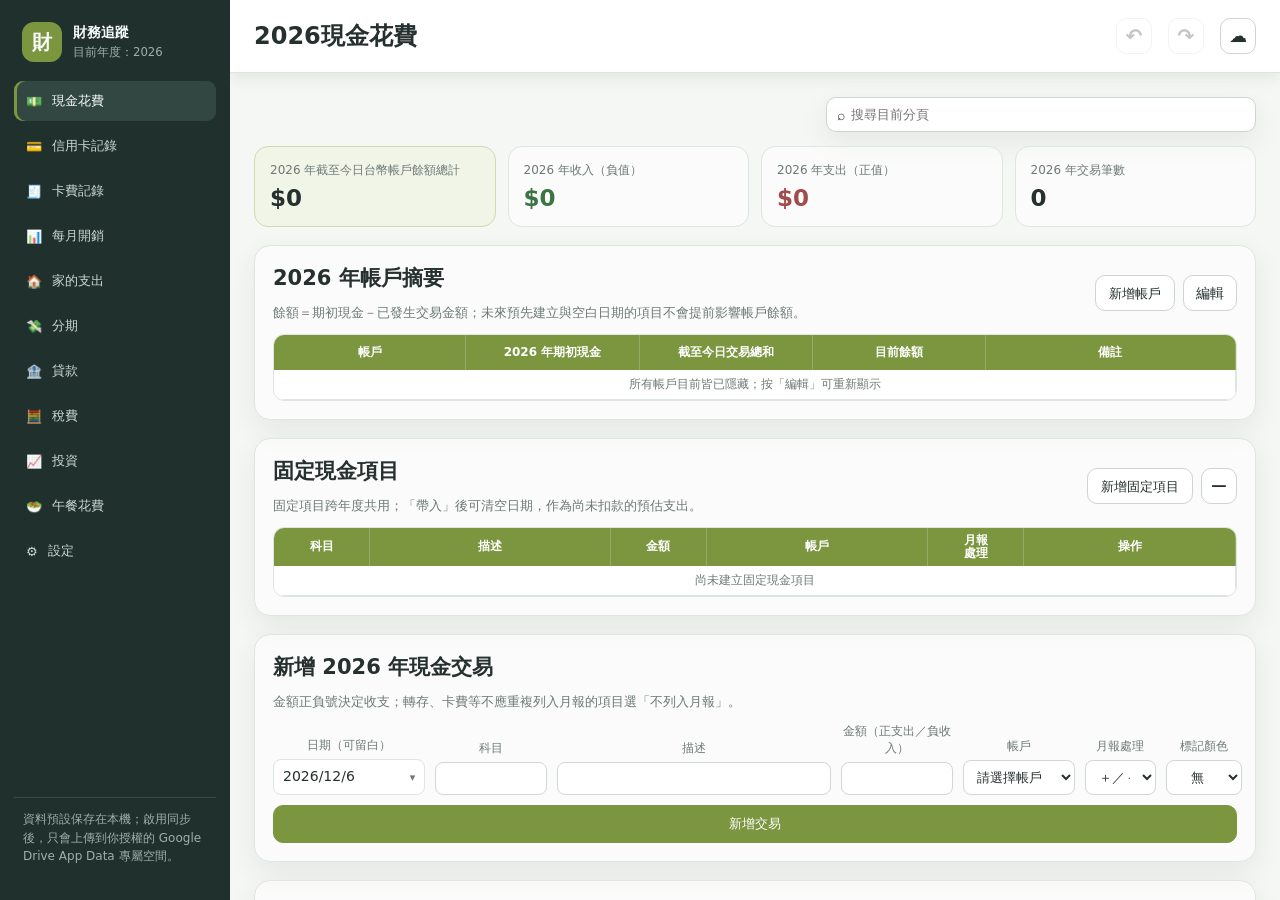
==== index.html @ 8056be5f "Add files via upload" ====
<!doctype html>
<html lang="zh-Hant">
<head>
  <!-- build: 20260813 quota-fix history-merge compressed-storage monchhichi-theme glass-v23 github-root-v45-dollar-icon-favicon -->
  <meta charset="utf-8" />
  <meta name="viewport" content="width=device-width,initial-scale=1,maximum-scale=1,viewport-fit=cover" />
  <meta name="theme-color" content="#7b963f" />
  <title>財務追蹤｜空白版</title>
  
  <style>
:root{
  --green:#7b963f;--green-dark:#52662a;--green-soft:#eaf2d7;--mint:#d9f0ed;
  --blue:#dceff7;--yellow:#fff6c8;--pink:#f8dfe8;--ink:#26302f;--muted:#6e7976;
  --line:#dfe5e1;--paper:#fff;--bg:#f5f7f4;--control:#fff;--row:#fff;--row-alt:#fafbf9;
  --computed:#f3f7ee;--sidebar:#20302d;--sidebar-active:#334742;--sidebar-text:#f5fbf8;
  --sidebar-nav:#cad8d3;--sidebar-muted:#9db0a9;--sidebar-line:#3a4b47;--topbar-bg:rgba(245,247,244,.94);
  --danger:#b44444;--shadow:0 10px 28px rgba(32,48,42,.08)
}
:root[data-theme="pink"]{--green:#c97891;--green-dark:#8d4d62;--green-soft:#f9e7ed;--mint:#f6e6ec;--blue:#e8eef8;--yellow:#fff3cf;--pink:#f6dbe4;--ink:#3d3035;--muted:#806b73;--line:#ead9df;--paper:#fffafd;--bg:#fff7fa;--control:#fffafd;--row:#fffafd;--row-alt:#fdf3f7;--computed:#f9edf1;--sidebar:#3e2b32;--sidebar-active:#5c3d49;--sidebar-text:#fff9fb;--sidebar-nav:#ead6dd;--sidebar-muted:#cdb5bd;--sidebar-line:#684854;--topbar-bg:rgba(255,247,250,.95);--shadow:0 10px 28px rgba(92,61,73,.10)}
:root[data-theme="charcoal"]{--green:#4a4f55;--green-dark:#25282c;--green-soft:#e8eaed;--mint:#e4e7e9;--blue:#e5e9ed;--yellow:#eceff1;--pink:#eee5e7;--ink:#191b1e;--muted:#686d72;--line:#d3d6da;--paper:#f8f9fa;--bg:#eceeef;--control:#fff;--row:#f8f9fa;--row-alt:#eef0f2;--computed:#e9ecef;--sidebar:#17191c;--sidebar-active:#30343a;--sidebar-text:#f7f8f9;--sidebar-nav:#c8ccd0;--sidebar-muted:#979da3;--sidebar-line:#373b40;--topbar-bg:rgba(236,238,239,.95);--shadow:0 10px 28px rgba(20,22,25,.12)}
:root[data-theme="cream"]{--green:#b99a63;--green-dark:#7b6543;--green-soft:#f5ead6;--mint:#efe9dc;--blue:#e9eef0;--yellow:#fff0c2;--pink:#f6e3df;--ink:#3d372e;--muted:#7b7162;--line:#e8dfd0;--paper:#fffdf9;--bg:#fbf7ef;--control:#fffdf9;--row:#fffdf9;--row-alt:#faf4e9;--computed:#f6efe2;--sidebar:#4b4033;--sidebar-active:#675746;--sidebar-text:#fffdf8;--sidebar-nav:#e5d9c8;--sidebar-muted:#c5b8a5;--sidebar-line:#6c5d4b;--topbar-bg:rgba(251,247,239,.95);--shadow:0 10px 28px rgba(75,64,51,.10)}
:root[data-theme="white"]{--green:#5f6b74;--green-dark:#364049;--green-soft:#f2f4f5;--mint:#f2f4f5;--blue:#f1f4f6;--yellow:#f6f7f8;--pink:#f7f3f4;--ink:#20252a;--muted:#68727a;--line:#e3e6e8;--paper:#fff;--bg:#fff;--control:#fff;--row:#fff;--row-alt:#fafafa;--computed:#f5f6f7;--sidebar:#fff;--sidebar-active:#f0f2f3;--sidebar-text:#20252a;--sidebar-nav:#4c555c;--sidebar-muted:#768087;--sidebar-line:#e3e6e8;--topbar-bg:rgba(255,255,255,.96);--shadow:0 8px 22px rgba(32,37,42,.07)}

:root[data-theme="pikmin"]{--green:#34d27a;--green-dark:#1e9a57;--green-soft:#eef9ec;--mint:#e7fbf5;--blue:#d9ecff;--yellow:#fff0a5;--pink:#ffe1ea;--ink:#32403a;--muted:#727c77;--line:#dde5da;--paper:#fffdf8;--bg:#f5f0e6;--control:#fffefb;--row:#fffefb;--row-alt:#f5f7f2;--computed:#eef5e9;--sidebar:#74756f;--sidebar-active:#8a8b84;--sidebar-text:#fbfbf7;--sidebar-nav:#ececdf;--sidebar-muted:#d8d7ca;--sidebar-line:#95968f;--topbar-bg:rgba(245,240,230,.95);--shadow:0 12px 28px rgba(108,103,92,.12)}
:root[data-theme="pikmin"] body{background-image:radial-gradient(circle at 14% 8%,rgba(255,236,153,.34),transparent 18%),radial-gradient(circle at 87% 15%,rgba(117,210,255,.17),transparent 16%),radial-gradient(circle at 84% 84%,rgba(255,146,146,.14),transparent 18%),linear-gradient(180deg,#f7f3ea,#f3efe6 42%,#f8f6f0)}
:root[data-theme="pikmin"] .workspace,:root[data-theme="pikmin"] .sidebar,:root[data-theme="pikmin"] .topbar,:root[data-theme="pikmin"] .card{position:relative}
:root[data-theme="pikmin"] .sidebar{overflow:hidden}
:root[data-theme="pikmin"] .sidebar>*,:root[data-theme="pikmin"] .workspace>*,:root[data-theme="pikmin"] .topbar>*{position:relative;z-index:1}
:root[data-theme="pikmin"] .workspace::before,:root[data-theme="pikmin"] .workspace::after,:root[data-theme="pikmin"] .sidebar::before,:root[data-theme="pikmin"] .topbar::after{content:"";position:absolute;background-repeat:no-repeat;background-size:contain;pointer-events:none;z-index:0;opacity:.98}
:root[data-theme="pikmin"] .sidebar::before{width:84px;height:126px;right:8px;top:18px;background-image:url("data:image/svg+xml,%3Csvg%20xmlns%3D%27http%3A%2F%2Fwww.w3.org%2F2000%2Fsvg%27%20viewBox%3D%270%200%20120%20180%27%3E%0A%3Cpath%20d%3D%27M62%2058C59%2033%2078%2018%2088%207%27%20stroke%3D%27%234b8d34%27%20stroke-width%3D%276%27%20fill%3D%27none%27%20stroke-linecap%3D%27round%27%2F%3E%0A%3Cpath%20d%3D%27M88%207C101%205%20112%2017%20106%2029C97%2036%2079%2031%2075%2017Z%27%20fill%3D%27%238bd15a%27%20stroke%3D%27%234b8d34%27%20stroke-width%3D%273%27%20stroke-linejoin%3D%27round%27%2F%3E%0A%3Cellipse%20cx%3D%2760%27%20cy%3D%27108%27%20rx%3D%2728%27%20ry%3D%2744%27%20fill%3D%27%23ef584d%27%2F%3E%0A%3Ccircle%20cx%3D%2749%27%20cy%3D%2798%27%20r%3D%277%27%20fill%3D%27%23fff%27%2F%3E%3Ccircle%20cx%3D%2771%27%20cy%3D%2798%27%20r%3D%277%27%20fill%3D%27%23fff%27%2F%3E%0A%3Ccircle%20cx%3D%2749%27%20cy%3D%2798%27%20r%3D%272.7%27%20fill%3D%27%23111%27%2F%3E%3Ccircle%20cx%3D%2771%27%20cy%3D%2798%27%20r%3D%272.7%27%20fill%3D%27%23111%27%2F%3E%0A%3Cpath%20d%3D%27M48%20124Q60%20131%2072%20124%27%20stroke%3D%27%23c83d35%27%20stroke-width%3D%274%27%20stroke-linecap%3D%27round%27%20fill%3D%27none%27%2F%3E%0A%3Cellipse%20cx%3D%2743%27%20cy%3D%27148%27%20rx%3D%278%27%20ry%3D%2719%27%20fill%3D%27%23ef584d%27%20transform%3D%27rotate%2818%2043%20148%29%27%2F%3E%0A%3Cellipse%20cx%3D%2777%27%20cy%3D%27148%27%20rx%3D%278%27%20ry%3D%2719%27%20fill%3D%27%23ef584d%27%20transform%3D%27rotate%28-18%2077%20148%29%27%2F%3E%0A%3C%2Fsvg%3E");filter:drop-shadow(0 10px 18px rgba(0,0,0,.14))}
:root[data-theme="pikmin"] .workspace::before{width:98px;height:144px;right:30px;top:108px;background-image:url("data:image/svg+xml,%3Csvg%20xmlns%3D%27http%3A%2F%2Fwww.w3.org%2F2000%2Fsvg%27%20viewBox%3D%270%200%20120%20180%27%3E%0A%3Cpath%20d%3D%27M60%2056C57%2031%2070%2019%2077%207%27%20stroke%3D%27%234b8d34%27%20stroke-width%3D%276%27%20fill%3D%27none%27%20stroke-linecap%3D%27round%27%2F%3E%0A%3Cpath%20d%3D%27M77%207C84%202%2096%202%20102%2010C100%2023%2088%2030%2074%2027C69%2018%2072%2011%2077%207Z%27%20fill%3D%27%23f7ffff%27%20stroke%3D%27%235da8d3%27%20stroke-width%3D%272.5%27%2F%3E%0A%3Cpath%20d%3D%27M77%2010C82%205%2092%205%2096%2011C92%2016%2084%2016%2079%2012Z%27%20fill%3D%27%238bd15a%27%20stroke%3D%27%234b8d34%27%20stroke-width%3D%272%27%2F%3E%0A%3Cellipse%20cx%3D%2760%27%20cy%3D%27109%27%20rx%3D%2727%27%20ry%3D%2745%27%20fill%3D%27%2365b7f8%27%2F%3E%0A%3Ccircle%20cx%3D%2749%27%20cy%3D%2799%27%20r%3D%277%27%20fill%3D%27%23fff%27%2F%3E%3Ccircle%20cx%3D%2771%27%20cy%3D%2799%27%20r%3D%277%27%20fill%3D%27%23fff%27%2F%3E%0A%3Ccircle%20cx%3D%2749%27%20cy%3D%2799%27%20r%3D%272.7%27%20fill%3D%27%23111%27%2F%3E%3Ccircle%20cx%3D%2771%27%20cy%3D%2799%27%20r%3D%272.7%27%20fill%3D%27%23111%27%2F%3E%0A%3Cpath%20d%3D%27M48%20126Q60%20133%2072%20126%27%20stroke%3D%27%23458fcb%27%20stroke-width%3D%274%27%20stroke-linecap%3D%27round%27%20fill%3D%27none%27%2F%3E%0A%3Cellipse%20cx%3D%2742%27%20cy%3D%27149%27%20rx%3D%278%27%20ry%3D%2719%27%20fill%3D%27%2365b7f8%27%20transform%3D%27rotate%2820%2042%20149%29%27%2F%3E%0A%3Cellipse%20cx%3D%2778%27%20cy%3D%27149%27%20rx%3D%278%27%20ry%3D%2719%27%20fill%3D%27%2365b7f8%27%20transform%3D%27rotate%28-20%2078%20149%29%27%2F%3E%0A%3C%2Fsvg%3E");filter:drop-shadow(0 10px 18px rgba(69,143,203,.16))}
:root[data-theme="pikmin"] .workspace::after{width:112px;height:160px;right:18px;bottom:18px;background-image:url("data:image/svg+xml,%3Csvg%20xmlns%3D%27http%3A%2F%2Fwww.w3.org%2F2000%2Fsvg%27%20viewBox%3D%270%200%20120%20180%27%3E%0A%3Cpath%20d%3D%27M60%2058C56%2032%2066%2020%2069%208%27%20stroke%3D%27%234b8d34%27%20stroke-width%3D%276%27%20fill%3D%27none%27%20stroke-linecap%3D%27round%27%2F%3E%0A%3Cpath%20d%3D%27M69%208C72%203%2080%203%2084%207C84%2016%2077%2020%2070%2019C67%2015%2066%2011%2069%208Z%27%20fill%3D%27%23ff86b1%27%20stroke%3D%27%23c45a86%27%20stroke-width%3D%272%27%2F%3E%0A%3Cpath%20d%3D%27M69%208C72%203%2080%203%2084%207C84%2016%2077%2020%2070%2019C67%2015%2066%2011%2069%208Z%27%20fill%3D%27none%27%20stroke%3D%27%23c45a86%27%20stroke-width%3D%272%27%2F%3E%0A%3Ccircle%20cx%3D%2777%27%20cy%3D%275%27%20r%3D%274%27%20fill%3D%27%23ff86b1%27%2F%3E%3Ccircle%20cx%3D%2784%27%20cy%3D%2710%27%20r%3D%274%27%20fill%3D%27%23ffd26d%27%2F%3E%3Ccircle%20cx%3D%2769%27%20cy%3D%2710%27%20r%3D%274%27%20fill%3D%27%23ffd26d%27%2F%3E%0A%3Cellipse%20cx%3D%2760%27%20cy%3D%27109%27%20rx%3D%2729%27%20ry%3D%2744%27%20fill%3D%27%23ffd447%27%2F%3E%0A%3Ccircle%20cx%3D%2747%27%20cy%3D%2798%27%20r%3D%277%27%20fill%3D%27%23fff%27%2F%3E%3Ccircle%20cx%3D%2773%27%20cy%3D%2798%27%20r%3D%277%27%20fill%3D%27%23fff%27%2F%3E%0A%3Ccircle%20cx%3D%2747%27%20cy%3D%2798%27%20r%3D%272.7%27%20fill%3D%27%23111%27%2F%3E%3Ccircle%20cx%3D%2773%27%20cy%3D%2798%27%20r%3D%272.7%27%20fill%3D%27%23111%27%2F%3E%0A%3Cpath%20d%3D%27M46%20125Q60%20132%2074%20125%27%20stroke%3D%27%23d6a728%27%20stroke-width%3D%274%27%20stroke-linecap%3D%27round%27%20fill%3D%27none%27%2F%3E%0A%3Cpath%20d%3D%27M34%2089L18%2074L34%2066%27%20stroke%3D%27%23ffd447%27%20stroke-width%3D%279%27%20fill%3D%27none%27%20stroke-linecap%3D%27round%27%20stroke-linejoin%3D%27round%27%2F%3E%0A%3Cpath%20d%3D%27M86%2089L102%2074L86%2066%27%20stroke%3D%27%23ffd447%27%20stroke-width%3D%279%27%20fill%3D%27none%27%20stroke-linecap%3D%27round%27%20stroke-linejoin%3D%27round%27%2F%3E%0A%3C%2Fsvg%3E");filter:drop-shadow(0 10px 18px rgba(214,167,40,.16))}
:root[data-theme="pikmin"] .topbar::after{width:74px;height:74px;right:28px;top:10px;background:radial-gradient(circle at 50% 50%,#f0c63d 0 22%,transparent 23%),radial-gradient(circle at 25% 38%,#fff 0 19%,transparent 20%),radial-gradient(circle at 75% 38%,#fff 0 19%,transparent 20%),radial-gradient(circle at 50% 18%,#fff 0 19%,transparent 20%),radial-gradient(circle at 31% 74%,#fff 0 19%,transparent 20%),radial-gradient(circle at 69% 74%,#fff 0 19%,transparent 20%);opacity:.75}
:root[data-theme="pikmin"] .brand-mark{background:linear-gradient(135deg,#3fd67c,#22b963);box-shadow:0 10px 20px rgba(52,210,122,.22)}
:root[data-theme="pikmin"] .topbar{background-image:linear-gradient(180deg,rgba(255,255,255,.25),rgba(255,255,255,0)),linear-gradient(90deg,rgba(217,228,234,.28),transparent 45%),radial-gradient(circle at 88% 44%,rgba(255,224,116,.24),transparent 24%)}
:root[data-theme="pikmin"] .card{background-image:radial-gradient(circle at 100% 0,rgba(255,225,120,.16),transparent 24%),radial-gradient(circle at 0 100%,rgba(140,217,115,.10),transparent 26%)}
:root[data-theme="pikmin"] .data-table th{background:linear-gradient(135deg,#33cb79,#28b868)}
:root[data-theme="pikmin"] input:focus,:root[data-theme="pikmin"] select:focus,:root[data-theme="pikmin"] textarea:focus{box-shadow:0 0 0 3px rgba(52,210,122,.14)}
:root[data-theme="pikmin"] button,:root[data-theme="pikmin"] .button{border-color:#d6d8d1;background:#fffefb}
:root[data-theme="pikmin"] button.primary,:root[data-theme="pikmin"] .chip.active{position:relative;background-image:linear-gradient(135deg,#39d17a,#24b463);border-color:#24b463;box-shadow:0 8px 18px rgba(36,180,99,.20)}
:root[data-theme="pikmin"] button.primary{padding-right:36px}
:root[data-theme="pikmin"] button.primary::after{content:"";position:absolute;right:9px;top:50%;transform:translateY(-50%);width:16px;height:16px;background:url("data:image/svg+xml,%3Csvg%20xmlns%3D%27http%3A%2F%2Fwww.w3.org%2F2000%2Fsvg%27%20viewBox%3D%270%200%2032%2032%27%3E%0A%3Cpath%20d%3D%27M15%2020C14%2013%2017%207%2023%203%27%20stroke%3D%27%234f8c2b%27%20stroke-width%3D%272.3%27%20fill%3D%27none%27%20stroke-linecap%3D%27round%27%2F%3E%0A%3Cpath%20d%3D%27M23%203C28%204%2031%208%2030%2013C25%2016%2018%2015%2015%2010C16%207%2018%204%2023%203Z%27%20fill%3D%27%238bd25e%27%20stroke%3D%27%234f8c2b%27%20stroke-width%3D%271.3%27%20stroke-linejoin%3D%27round%27%2F%3E%0A%3C%2Fsvg%3E") center/contain no-repeat;opacity:.98}
:root[data-theme="pikmin"] .theme-option.active{box-shadow:0 0 0 3px rgba(52,210,122,.18)}
:root[data-theme="pikmin"] .settings-hero{background:linear-gradient(135deg,rgba(255,240,165,.36),rgba(238,249,236,.96) 36%,rgba(255,255,255,.94)),url("data:image/svg+xml,%3Csvg%20xmlns%3D%27http%3A%2F%2Fwww.w3.org%2F2000%2Fsvg%27%20viewBox%3D%270%200%20120%20180%27%3E%0A%3Cpath%20d%3D%27M62%2058C59%2033%2078%2018%2088%207%27%20stroke%3D%27%234b8d34%27%20stroke-width%3D%276%27%20fill%3D%27none%27%20stroke-linecap%3D%27round%27%2F%3E%0A%3Cpath%20d%3D%27M88%207C101%205%20112%2017%20106%2029C97%2036%2079%2031%2075%2017Z%27%20fill%3D%27%238bd15a%27%20stroke%3D%27%234b8d34%27%20stroke-width%3D%273%27%20stroke-linejoin%3D%27round%27%2F%3E%0A%3Cellipse%20cx%3D%2760%27%20cy%3D%27108%27%20rx%3D%2728%27%20ry%3D%2744%27%20fill%3D%27%23ef584d%27%2F%3E%0A%3Ccircle%20cx%3D%2749%27%20cy%3D%2798%27%20r%3D%277%27%20fill%3D%27%23fff%27%2F%3E%3Ccircle%20cx%3D%2771%27%20cy%3D%2798%27%20r%3D%277%27%20fill%3D%27%23fff%27%2F%3E%0A%3Ccircle%20cx%3D%2749%27%20cy%3D%2798%27%20r%3D%272.7%27%20fill%3D%27%23111%27%2F%3E%3Ccircle%20cx%3D%2771%27%20cy%3D%2798%27%20r%3D%272.7%27%20fill%3D%27%23111%27%2F%3E%0A%3Cpath%20d%3D%27M48%20124Q60%20131%2072%20124%27%20stroke%3D%27%23c83d35%27%20stroke-width%3D%274%27%20stroke-linecap%3D%27round%27%20fill%3D%27none%27%2F%3E%0A%3Cellipse%20cx%3D%2743%27%20cy%3D%27148%27%20rx%3D%278%27%20ry%3D%2719%27%20fill%3D%27%23ef584d%27%20transform%3D%27rotate%2818%2043%20148%29%27%2F%3E%0A%3Cellipse%20cx%3D%2777%27%20cy%3D%27148%27%20rx%3D%278%27%20ry%3D%2719%27%20fill%3D%27%23ef584d%27%20transform%3D%27rotate%28-18%2077%20148%29%27%2F%3E%0A%3C%2Fsvg%3E") right 22px bottom -6px/108px auto no-repeat,url("data:image/svg+xml,%3Csvg%20xmlns%3D%27http%3A%2F%2Fwww.w3.org%2F2000%2Fsvg%27%20viewBox%3D%270%200%20120%20180%27%3E%0A%3Cpath%20d%3D%27M60%2056C57%2031%2070%2019%2077%207%27%20stroke%3D%27%234b8d34%27%20stroke-width%3D%276%27%20fill%3D%27none%27%20stroke-linecap%3D%27round%27%2F%3E%0A%3Cpath%20d%3D%27M77%207C84%202%2096%202%20102%2010C100%2023%2088%2030%2074%2027C69%2018%2072%2011%2077%207Z%27%20fill%3D%27%23f7ffff%27%20stroke%3D%27%235da8d3%27%20stroke-width%3D%272.5%27%2F%3E%0A%3Cpath%20d%3D%27M77%2010C82%205%2092%205%2096%2011C92%2016%2084%2016%2079%2012Z%27%20fill%3D%27%238bd15a%27%20stroke%3D%27%234b8d34%27%20stroke-width%3D%272%27%2F%3E%0A%3Cellipse%20cx%3D%2760%27%20cy%3D%27109%27%20rx%3D%2727%27%20ry%3D%2745%27%20fill%3D%27%2365b7f8%27%2F%3E%0A%3Ccircle%20cx%3D%2749%27%20cy%3D%2799%27%20r%3D%277%27%20fill%3D%27%23fff%27%2F%3E%3Ccircle%20cx%3D%2771%27%20cy%3D%2799%27%20r%3D%277%27%20fill%3D%27%23fff%27%2F%3E%0A%3Ccircle%20cx%3D%2749%27%20cy%3D%2799%27%20r%3D%272.7%27%20fill%3D%27%23111%27%2F%3E%3Ccircle%20cx%3D%2771%27%20cy%3D%2799%27%20r%3D%272.7%27%20fill%3D%27%23111%27%2F%3E%0A%3Cpath%20d%3D%27M48%20126Q60%20133%2072%20126%27%20stroke%3D%27%23458fcb%27%20stroke-width%3D%274%27%20stroke-linecap%3D%27round%27%20fill%3D%27none%27%2F%3E%0A%3Cellipse%20cx%3D%2742%27%20cy%3D%27149%27%20rx%3D%278%27%20ry%3D%2719%27%20fill%3D%27%2365b7f8%27%20transform%3D%27rotate%2820%2042%20149%29%27%2F%3E%0A%3Cellipse%20cx%3D%2778%27%20cy%3D%27149%27%20rx%3D%278%27%20ry%3D%2719%27%20fill%3D%27%2365b7f8%27%20transform%3D%27rotate%28-20%2078%20149%29%27%2F%3E%0A%3C%2Fsvg%3E") left calc(100% - 18px) bottom -18px/86px auto no-repeat;overflow:hidden}
:root[data-theme="pikmin"] .settings-hero p{max-width:640px}
@media(max-width:760px){:root[data-theme="pikmin"] .workspace::before{width:72px;height:105px;right:6px;top:134px}:root[data-theme="pikmin"] .workspace::after{width:78px;height:112px;right:4px;bottom:10px}:root[data-theme="pikmin"] .sidebar::before{width:74px;height:110px;right:-6px;top:8px}:root[data-theme="pikmin"] .topbar::after{right:12px;top:54px;width:58px;height:58px}:root[data-theme="pikmin"] .settings-hero{background:linear-gradient(135deg,rgba(255,240,165,.36),rgba(238,249,236,.96) 36%,rgba(255,255,255,.94))}}

*{box-sizing:border-box}html,body{margin:0;min-height:100%;font-family:"Microsoft JhengHei","Noto Sans TC",system-ui,sans-serif;color:var(--ink);background:var(--bg)}
button,input,select,textarea{font:inherit;color:inherit}button,.button{border:1px solid #ccd5cf;background:#fff;border-radius:10px;padding:9px 13px;cursor:pointer;white-space:nowrap}button:hover,.button:hover{border-color:var(--green);box-shadow:0 3px 10px rgba(82,102,42,.12)}button.primary{background:var(--green);border-color:var(--green);color:#fff}button.small{padding:5px 8px;border-radius:7px;font-size:12px}button.danger,.danger-ghost{color:var(--danger)}button.danger{border-color:#e7bcbc;background:#fff7f7}.danger-ghost{background:transparent}
.app-shell{display:grid;grid-template-columns:230px minmax(0,1fr);min-height:100vh}.sidebar{position:sticky;top:0;height:100vh;background:var(--sidebar);color:var(--sidebar-text);padding:22px 14px;display:flex;flex-direction:column;z-index:30}.brand{display:flex;align-items:center;gap:11px;padding:0 8px 19px}.brand-mark{width:40px;height:40px;border-radius:12px;background:var(--green);display:grid;place-items:center;font-size:20px;font-weight:800}.brand small{display:block;color:var(--sidebar-muted);margin-top:3px}.sidebar nav{display:flex;flex-direction:column;gap:5px}.nav-btn{display:flex;align-items:center;gap:10px;width:100%;border:0;background:transparent;color:var(--sidebar-nav);text-align:left;padding:11px 12px;border-radius:9px}.nav-btn:hover,.nav-btn.active{background:var(--sidebar-active);color:var(--sidebar-text);box-shadow:none}.nav-btn.active{box-shadow:inset 3px 0 var(--green)}.privacy-note{margin-top:auto;font-size:12px;line-height:1.55;color:var(--sidebar-muted);padding:12px 9px;border-top:1px solid var(--sidebar-line)}
.sidebar-backdrop{display:none;position:fixed;inset:0;background:rgba(0,0,0,.32);opacity:0;pointer-events:none;transition:opacity .2s ease;z-index:25;touch-action:none}.sidebar-backdrop.open{opacity:1;pointer-events:auto}
.workspace{min-width:0}.topbar{position:sticky;top:0;z-index:20;background:var(--topbar-bg);backdrop-filter:blur(10px);display:flex;align-items:center;gap:16px;padding:18px 24px;border-bottom:1px solid var(--line)}.topbar h1{font-size:24px;margin:0}.save-status{font-size:12px;color:var(--muted);margin-top:3px}.toolbar{margin-left:auto;display:flex;align-items:center;gap:8px;flex-wrap:wrap;justify-content:flex-end}.search-box{display:flex;align-items:center;gap:6px;background:var(--control);border:1px solid #ccd5cf;border-radius:10px;padding:0 10px}.search-box input{border:0;outline:0;background:transparent;width:180px;padding:9px 0}.file-button{display:inline-block}
main{padding:24px;max-width:1800px;margin:0 auto}.page-stack{display:grid;gap:18px}.card{background:var(--paper);border:1px solid var(--line);border-radius:16px;box-shadow:var(--shadow);padding:18px;min-width:0}.card h2,.card h3{margin:0 0 12px}.section-head{display:flex;align-items:center;justify-content:space-between;gap:12px;margin-bottom:12px;flex-wrap:wrap}.section-head p{margin:4px 0 0;color:var(--muted);font-size:13px}.kpis{display:grid;grid-template-columns:repeat(4,minmax(150px,1fr));gap:12px}.kpi{background:var(--control);border:1px solid var(--line);border-radius:14px;padding:15px}.kpi span{display:block;color:var(--muted);font-size:12px}.kpi strong{display:block;font-size:23px;margin-top:6px}.kpi.positive strong{color:#3a7543}.kpi.negative strong{color:#a14b4b}.kpi.accent{background:var(--green-soft);border-color:#cbdcaf}
.form-grid{display:grid;grid-template-columns:repeat(6,minmax(120px,1fr));gap:10px;align-items:end}.form-grid .wide{grid-column:span 2}.field{display:grid;gap:5px}.field label{font-size:12px;color:var(--muted)}input,select,textarea{width:100%;border:1px solid #cfd8d2;background:var(--control);border-radius:8px;padding:8px 9px;outline:none}input:focus,select:focus,textarea:focus{border-color:var(--green);box-shadow:0 0 0 3px rgba(123,150,63,.12)}textarea{resize:vertical;min-height:68px}
.table-wrap{overflow:auto;border:1px solid var(--line);border-radius:11px}.data-table{width:100%;border-collapse:separate;border-spacing:0;min-width:760px;font-size:13px}.data-table th{position:sticky;top:0;z-index:2;background:var(--green);color:#fff;text-align:left;padding:9px;border-right:1px solid rgba(255,255,255,.2);white-space:nowrap}.data-table td{padding:6px 8px;border-right:1px solid var(--line);border-bottom:1px solid var(--line);background:var(--row);vertical-align:middle}.data-table tr:nth-child(even) td{background:var(--row-alt)}.data-table td.numeric,.data-table th.numeric{text-align:right}.data-table input,.data-table select{border:1px solid transparent;background:transparent;padding:5px 6px;min-width:72px}.data-table input:hover,.data-table input:focus,.data-table select:hover,.data-table select:focus{border-color:#c9d4cd;background:var(--control)}.data-table tfoot td,.total-row td{font-weight:800;background:var(--yellow)!important}.data-table .computed{background:var(--computed);color:var(--ink)}.data-table .income{color:#267248}.data-table .expense{color:#a34747}.nowrap{white-space:nowrap}.muted{color:var(--muted)}.note{font-size:12px;color:var(--muted);line-height:1.55}.empty{padding:34px;text-align:center;color:var(--muted)}
.pager{display:flex;justify-content:flex-end;align-items:center;gap:8px;margin-top:11px;font-size:13px;color:var(--muted)}.chips{display:flex;gap:7px;flex-wrap:wrap}.chip{border-radius:999px;padding:7px 11px}.chip.active{background:var(--green);color:#fff;border-color:var(--green)}
.summary-grid{display:grid;grid-template-columns:repeat(auto-fit,minmax(210px,1fr));gap:12px}.summary-tile{border:1px solid var(--line);border-radius:12px;padding:13px;background:var(--control)}.summary-tile h4{margin:0 0 8px}.summary-tile .big{font-size:20px;font-weight:800}.summary-tile small{color:var(--muted)}
.installment-grid{display:grid;grid-template-columns:repeat(auto-fit,minmax(310px,1fr));gap:14px}.installment-card{border:1px solid var(--line);border-radius:14px;padding:14px;background:var(--paper)}.installment-card .header-fields{display:grid;grid-template-columns:1fr 110px;gap:8px}.plan-row{display:grid;grid-template-columns:1fr 100px 1.4fr 34px;gap:7px;margin-top:8px}.matrix-table{min-width:1100px}.matrix-table th:first-child,.matrix-table td:first-child{position:sticky;left:0;z-index:3}.matrix-table td:first-child{background:var(--row);font-weight:700}.matrix-table tr:nth-child(even) td:first-child{background:var(--row-alt)}.matrix-table input{min-width:82px;text-align:right}.lunch-table{min-width:2900px}.lunch-table th{background:var(--green)}.asset-grid{display:grid;grid-template-columns:repeat(auto-fit,minmax(330px,1fr));gap:14px}.asset-card{border:1px solid var(--line);background:var(--paper);border-radius:14px;padding:14px}.asset-card table{min-width:0}.asset-card .data-table{min-width:0}
.inline-edit{display:flex;gap:8px;align-items:center}.inline-edit input{max-width:240px}.formula-note{background:var(--computed);border-left:4px solid var(--green);padding:10px 12px;border-radius:7px;font-size:13px;color:#4b5848}.mobile-only{display:none}.icon-btn{padding:7px 10px}
#toast{position:fixed;right:22px;bottom:22px;background:#263531;color:#fff;border-radius:10px;padding:11px 15px;opacity:0;transform:translateY(10px);pointer-events:none;transition:.2s;z-index:100}#toast.show{opacity:1;transform:none}
@media(max-width:1100px){.app-shell{grid-template-columns:190px minmax(0,1fr)}.form-grid{grid-template-columns:repeat(3,minmax(130px,1fr))}.kpis{grid-template-columns:repeat(2,1fr)}.toolbar .danger-ghost{display:none}}
@media(max-width:760px){body.sidebar-open{overflow:hidden}.sidebar-backdrop{display:block}.app-shell{display:block}.sidebar{position:fixed;left:-250px;width:230px;transition:.2s}.sidebar.open{left:0;box-shadow:12px 0 30px rgba(0,0,0,.25)}.mobile-only{display:inline-block}.topbar{padding:12px;align-items:flex-start}.topbar h1{font-size:20px}.toolbar{width:100%;margin-left:0}.search-box{flex:1;min-width:160px}.search-box input{width:100%}.topbar{flex-wrap:wrap}.topbar>div:nth-child(2){flex:1}main{padding:12px}.form-grid{grid-template-columns:1fr 1fr}.form-grid .wide{grid-column:span 2}.kpis{grid-template-columns:1fr 1fr}.card{padding:13px;border-radius:12px}.plan-row{grid-template-columns:1fr 80px}.plan-row input:nth-child(3){grid-column:span 2}.privacy-note{display:none}}
@media print{.sidebar,.topbar .toolbar,.mobile-only,.no-print,button{display:none!important}.app-shell{display:block}.topbar{position:static;background:#fff;padding:0 0 14px;border:0}.workspace{width:100%}main{padding:0}.card{box-shadow:none;break-inside:avoid}.table-wrap{overflow:visible}.data-table{font-size:10px}.data-table th{position:static}}

/* v2: templates, date filters, paid status, history totals */
.filter-bar{display:flex;align-items:center;gap:8px;flex-wrap:wrap;background:var(--computed);border:1px solid var(--line);border-radius:10px;padding:7px 9px;font-size:12px}.filter-bar label{display:flex;align-items:center;gap:5px;color:var(--muted)}.filter-bar input{width:auto;min-width:132px;padding:6px 7px}.check-label{display:inline-flex;align-items:center;gap:6px;white-space:nowrap}.check-label input{width:17px;height:17px;accent-color:var(--green)}.paid-row td{opacity:.58;text-decoration-color:#8b9692}.paid-row td:nth-child(2),.paid-row td:nth-child(3){text-decoration:line-through}.asset-totals{display:grid;grid-template-columns:1fr 1fr;gap:10px;margin:10px 0}.asset-totals>div,.asset-totals details{border:1px solid var(--line);border-radius:10px;background:var(--control);padding:10px}.asset-totals span{display:block;font-size:12px;color:var(--muted)}.asset-totals strong{font-size:19px}.asset-totals summary{cursor:pointer;font-weight:700}.mini-history{width:100%;border-collapse:collapse;margin-top:7px;font-size:12px}.mini-history td{padding:4px 0;border-bottom:1px solid var(--line)}.mini-history td:last-child{text-align:right}.active-card{outline:2px solid var(--green);background:var(--green-soft)}
@media(max-width:760px){.filter-bar{width:100%}.filter-bar label{flex:1;min-width:140px}.filter-bar input{width:100%;min-width:0}.asset-totals{grid-template-columns:1fr}}

/* v3: compact paid column and year settings */
.paid-col{width:46px!important;min-width:46px!important;max-width:46px!important;text-align:center!important;padding-left:5px!important;padding-right:5px!important}
.paid-col .check-label{justify-content:center;width:100%;gap:0}
.paid-check,.paid-col input[type="checkbox"]{width:17px!important;height:17px!important;min-width:17px!important;margin:0;accent-color:var(--green);cursor:pointer}

.row-color-cell{width:94px!important;min-width:94px!important;max-width:94px!important;text-align:center!important}
.row-color-select{min-width:76px!important;text-align:center;cursor:pointer}
.data-table tr[data-row-color="pink"] td{background:#fde7ef!important}
.data-table tr[data-row-color="yellow"] td{background:#fff4bf!important}
.data-table tr[data-row-color="blue"] td{background:#e3f1fb!important}
.data-table tr[data-row-color="green"] td{background:#e5f3df!important}
.data-table tr[data-row-color="cream"] td{background:#f8edd8!important}
.data-table tr[data-row-color="gray"] td{background:#eceff1!important}
.data-table tr[data-row-color]:not([data-row-color=""]) td input,.data-table tr[data-row-color]:not([data-row-color=""]) td select{background:rgba(255,255,255,.34)}
.settings-hero{background:linear-gradient(135deg,var(--green-soft),var(--paper));border-color:var(--line)}
.settings-hero>div{max-width:760px}.settings-kicker{display:block;color:var(--green-dark);font-size:13px;font-weight:700;letter-spacing:.08em}
.settings-hero strong{display:block;font-size:54px;line-height:1;margin:10px 0}.settings-hero p{margin:0;color:var(--muted);line-height:1.7}
.settings-form{max-width:620px;margin-bottom:14px}.active-year-row td{background:var(--green-soft)!important}

/* v4: centered headings, reliable card manager, landscape support, themes */
.data-table th,.data-table th.numeric{text-align:center}
.card-manager-card{border-style:dashed}.delete-confirm{margin-top:14px;padding:12px 14px;border:1px solid #e7bcbc;background:#fff7f7;border-radius:10px;display:flex;align-items:center;justify-content:space-between;gap:12px;flex-wrap:wrap}.delete-confirm strong,.delete-confirm span{display:block}.delete-confirm span{font-size:12px;color:var(--muted);margin-top:3px}
.theme-grid{display:grid;grid-template-columns:repeat(auto-fit,minmax(165px,1fr));gap:12px}.theme-option{display:grid;gap:8px;text-align:left;padding:14px;background:var(--control);border:1px solid var(--line)}.theme-option.active{border-color:var(--green);box-shadow:0 0 0 3px var(--green-soft)}.theme-option small{color:var(--muted)}.theme-swatches{display:grid;grid-template-columns:repeat(3,1fr);height:36px;border:1px solid var(--line);border-radius:8px;overflow:hidden}.theme-swatches i{display:block}
@media (orientation:landscape) and (max-height:600px){body.sidebar-open{overflow:hidden}.sidebar-backdrop{display:block}.app-shell{display:block}.sidebar{position:fixed;left:-250px;width:230px;transition:.2s}.sidebar.open{left:0;box-shadow:12px 0 30px rgba(0,0,0,.25)}.mobile-only{display:inline-block}.topbar{padding:8px 12px;align-items:center;flex-wrap:nowrap}.topbar h1{font-size:18px}.save-status{display:none}.toolbar{margin-left:auto;width:auto;flex-wrap:nowrap;overflow-x:auto;justify-content:flex-start}.toolbar button,.toolbar .button{padding:7px 9px}.search-box{min-width:150px}.search-box input{width:150px;padding:7px 0}main{padding:10px;max-width:none}.card{padding:12px}.kpis{grid-template-columns:repeat(4,minmax(130px,1fr))}.form-grid{grid-template-columns:repeat(4,minmax(120px,1fr))}.privacy-note{display:none}}

.field label{text-align:center}


/* v6: safe import preview, automatic rollback snapshot */
body.modal-open{overflow:hidden}
.modal-backdrop{position:fixed;inset:0;z-index:300;background:rgba(20,29,27,.58);display:grid;place-items:center;padding:20px;backdrop-filter:blur(4px)}
.modal-backdrop[hidden]{display:none}
.modal-card{width:min(860px,100%);max-height:min(88vh,860px);overflow:auto;background:var(--paper);border:1px solid var(--line);border-radius:18px;box-shadow:0 24px 70px rgba(10,18,16,.30);padding:20px}
.modal-head{display:flex;align-items:flex-start;justify-content:space-between;gap:16px;border-bottom:1px solid var(--line);padding-bottom:14px;margin-bottom:15px}
.modal-head h2{margin:3px 0 0}.modal-kicker{font-size:12px;font-weight:800;letter-spacing:.12em;color:var(--green-dark)}
.modal-actions{display:flex;justify-content:flex-end;gap:9px;border-top:1px solid var(--line);padding-top:15px;margin-top:16px;position:sticky;bottom:-20px;background:var(--paper);padding-bottom:2px}
.import-file-meta{display:grid;grid-template-columns:repeat(3,minmax(0,1fr));gap:10px;margin-bottom:12px}
.import-file-meta>div{border:1px solid var(--line);background:var(--control);border-radius:11px;padding:11px;min-width:0}
.import-file-meta span{display:block;color:var(--muted);font-size:11px;margin-bottom:4px}.import-file-meta strong{display:block;overflow-wrap:anywhere}
.import-status{border-radius:10px;padding:10px 12px;margin:10px 0;font-size:13px;line-height:1.6}
.import-status.ok{background:#edf7ec;border:1px solid #bcd8b8;color:#315e35}
.import-status.warn{background:#fff8db;border:1px solid #e8d38b;color:#6a5719}
.import-status.block{background:#fff0f0;border:1px solid #e3b1b1;color:#8a3333}
.import-notice{background:var(--computed);border-left:4px solid var(--green);padding:10px 12px;border-radius:8px;font-size:13px;line-height:1.65;margin:12px 0}
.import-compare{width:100%;border-collapse:collapse;font-size:13px}.import-compare th,.import-compare td{border:1px solid var(--line);padding:9px 10px;text-align:center}.import-compare th{background:var(--green);color:#fff}.import-compare td:first-child{text-align:left;font-weight:700;background:var(--row-alt)}
.import-error-list{margin:8px 0 0;padding-left:20px}.import-error-list li{margin:4px 0}
@media(max-width:760px){.modal-backdrop{padding:8px}.modal-card{padding:14px;max-height:94vh;border-radius:13px}.import-file-meta{grid-template-columns:1fr}.modal-actions{bottom:-14px}.import-compare{font-size:12px}.import-compare th,.import-compare td{padding:7px 5px}}

/* v11: Google Drive-only sync */
.cloud-backdrop{display:none;align-items:flex-start;justify-content:center;padding:4vh 18px;overflow:auto;background:rgba(16,28,25,.60)}
.cloud-backdrop.open{display:flex}
.cloud-modal{width:min(1080px,100%);background:var(--paper);border-radius:18px;box-shadow:0 24px 70px rgba(0,0,0,.28);padding:20px;border:1px solid var(--line)}
.cloud-modal-head{display:flex;justify-content:space-between;align-items:flex-start;gap:18px;margin-bottom:14px;border-bottom:1px solid var(--line);padding-bottom:14px}
.cloud-modal-head h2{margin:3px 0 0;font-size:24px}.cloud-modal-head p{margin:5px 0 0;color:var(--muted);font-size:13px;line-height:1.55}
.cloud-notice{border-radius:11px;padding:11px 13px;margin-bottom:12px;font-size:13px;line-height:1.55}.cloud-notice.ok{background:#edf7eb;border:1px solid #cce4c8;color:#315f35}.cloud-notice.warning{background:#fff7df;border:1px solid #ead390;color:#735b16}
.cloud-sync-options{display:flex;align-items:end;gap:18px;flex-wrap:wrap;border:1px solid var(--line);background:var(--computed);border-radius:11px;padding:10px 12px}.cloud-sync-options>label:not(.check-label){display:grid;gap:5px;font-size:12px;color:var(--muted)}.cloud-sync-options select{min-width:190px}
.cloud-overall-status{margin:10px 0 14px;border-radius:9px;padding:9px 11px;background:var(--computed);color:var(--muted);font-size:13px}.cloud-overall-status[data-type="ok"]{background:#edf7eb;color:#315f35}.cloud-overall-status[data-type="warning"]{background:#fff7df;color:#735b16}.cloud-overall-status[data-type="error"]{background:#fff0f0;color:#973b3b}.cloud-overall-status[data-type="working"]{background:#edf4f8;color:#315c73}
.cloud-provider-grid{display:grid;grid-template-columns:1fr;gap:14px}.cloud-provider-grid.google-only{max-width:780px;margin:0 auto}.cloud-provider-card{border:1px solid var(--line);border-radius:14px;padding:15px;background:var(--paper)}
.provider-title{display:flex;gap:11px;align-items:flex-start;margin-bottom:12px}.provider-title h3{margin:0}.provider-title p{margin:4px 0 0;font-size:12px;color:var(--muted);line-height:1.5}.provider-mark{width:35px;height:35px;border-radius:10px;display:grid;place-items:center;background:var(--control);border:1px solid var(--line);font-weight:800;color:#3d73d9;flex:0 0 auto}
.cloud-account{margin:10px 0;background:var(--computed);border-radius:9px;padding:8px 10px;font-size:13px}.cloud-actions{display:flex;gap:7px;flex-wrap:wrap}.cloud-meta{font-size:12px;color:var(--muted);margin:10px 0}.cloud-provider-card details{border-top:1px solid var(--line);padding-top:9px;font-size:12px;color:var(--muted)}.cloud-provider-card summary{cursor:pointer;color:var(--ink);font-weight:700}.cloud-provider-card ol{padding-left:21px;line-height:1.65}
.redirect-row{display:grid;grid-template-columns:auto minmax(0,1fr) auto;align-items:center;gap:7px;margin-top:10px;font-size:12px;color:var(--muted)}.redirect-row code{background:var(--computed);border-radius:7px;padding:7px;overflow:auto;white-space:nowrap;color:var(--ink)}
.cloud-footnote{margin-top:14px;font-size:12px;line-height:1.65;color:var(--muted);border-left:4px solid var(--green);background:var(--computed);padding:9px 11px;border-radius:7px}.cloud-modal button:disabled{opacity:.48;cursor:not-allowed}.cloud-modal button:disabled:hover{box-shadow:none;border-color:#ccd5cf}
.cloud-conflict{border:1px solid #e4c46e;background:#fffaf0;border-radius:13px;padding:14px;margin:0 0 14px}.cloud-conflict .section-head{margin-bottom:10px}.cloud-conflict .section-head h3{color:#745815}.cloud-conflict-actions{display:flex;justify-content:flex-end;gap:8px;flex-wrap:wrap;margin-top:12px}.cloud-conflict .table-wrap{background:var(--paper)}
@media(max-width:850px){.cloud-provider-grid{grid-template-columns:1fr}.cloud-backdrop{padding:0}.cloud-modal{min-height:100vh;border-radius:0;padding:14px}.redirect-row{grid-template-columns:1fr}.redirect-row button{justify-self:start}.cloud-sync-options{align-items:stretch}.cloud-sync-options>label{width:100%}.cloud-conflict-actions>*{flex:1}}
@media print{.cloud-backdrop{display:none!important}}


/* v13: pikmin sidebar readability + more floral decorations */
:root[data-theme="pikmin"]{--sidebar:#d6efdc;--sidebar-active:#f7dce7;--sidebar-text:#6f5037;--sidebar-nav:#7a5a3f;--sidebar-muted:#94755a;--sidebar-line:#bdd7c2;}
:root[data-theme="pikmin"] body{position:relative;background-image:url("data:image/svg+xml,%3Csvg%20xmlns%3D%27http%3A%2F%2Fwww.w3.org%2F2000%2Fsvg%27%20viewBox%3D%270%200%20100%20100%27%3E%0A%3Ccircle%20cx%3D%2750%27%20cy%3D%2750%27%20r%3D%2716%27%20fill%3D%27%23f0c63d%27%2F%3E%0A%3Cellipse%20cx%3D%2750%27%20cy%3D%2718%27%20rx%3D%2716%27%20ry%3D%2724%27%20fill%3D%27white%27%2F%3E%0A%3Cellipse%20cx%3D%2750%27%20cy%3D%2782%27%20rx%3D%2716%27%20ry%3D%2724%27%20fill%3D%27white%27%2F%3E%0A%3Cellipse%20cx%3D%2718%27%20cy%3D%2750%27%20rx%3D%2724%27%20ry%3D%2716%27%20fill%3D%27white%27%2F%3E%0A%3Cellipse%20cx%3D%2782%27%20cy%3D%2750%27%20rx%3D%2724%27%20ry%3D%2716%27%20fill%3D%27white%27%2F%3E%0A%3Cellipse%20cx%3D%2727%27%20cy%3D%2727%27%20rx%3D%2718%27%20ry%3D%2712%27%20transform%3D%27rotate%28-45%2027%2027%29%27%20fill%3D%27white%27%2F%3E%0A%3Cellipse%20cx%3D%2773%27%20cy%3D%2727%27%20rx%3D%2718%27%20ry%3D%2712%27%20transform%3D%27rotate%2845%2073%2027%29%27%20fill%3D%27white%27%2F%3E%0A%3Cellipse%20cx%3D%2727%27%20cy%3D%2773%27%20rx%3D%2718%27%20ry%3D%2712%27%20transform%3D%27rotate%2845%2027%2073%29%27%20fill%3D%27white%27%2F%3E%0A%3Cellipse%20cx%3D%2773%27%20cy%3D%2773%27%20rx%3D%2718%27%20ry%3D%2712%27%20transform%3D%27rotate%28-45%2073%2073%29%27%20fill%3D%27white%27%2F%3E%0A%3C%2Fsvg%3E"),url("data:image/svg+xml,%3Csvg%20xmlns%3D%27http%3A%2F%2Fwww.w3.org%2F2000%2Fsvg%27%20viewBox%3D%270%200%2080%2060%27%3E%0A%3Cpath%20d%3D%27M12%2045C25%2022%2044%2010%2067%208%27%20stroke%3D%27%2371b35a%27%20stroke-width%3D%274%27%20fill%3D%27none%27%20stroke-linecap%3D%27round%27%2F%3E%0A%3Cpath%20d%3D%27M67%208C74%2018%2073%2031%2063%2040C46%2044%2028%2039%2017%2028C26%2015%2046%208%2067%208Z%27%20fill%3D%27%23b9ef9a%27%20stroke%3D%27%2371b35a%27%20stroke-width%3D%273%27%20stroke-linejoin%3D%27round%27%2F%3E%0A%3Cpath%20d%3D%27M33%2031C43%2027%2054%2020%2062%2011%27%20stroke%3D%27%238ecf73%27%20stroke-width%3D%272%27%20fill%3D%27none%27%20stroke-linecap%3D%27round%27%2F%3E%0A%3C%2Fsvg%3E"),radial-gradient(circle at 14% 8%,rgba(255,236,153,.34),transparent 18%),radial-gradient(circle at 87% 15%,rgba(117,210,255,.17),transparent 16%),radial-gradient(circle at 84% 84%,rgba(255,146,146,.14),transparent 18%),linear-gradient(180deg,#f7f3ea,#f3efe6 42%,#f8f6f0);background-size:84px 84px,90px 68px,auto,auto,auto,auto;background-repeat:no-repeat,no-repeat,no-repeat,no-repeat,no-repeat,no-repeat;background-position:10% 86%,92% 18%,0 0,0 0,0 0,0 0;}
:root[data-theme="pikmin"] .sidebar{background:linear-gradient(180deg,#dbf3df,#d1ebd9 55%,#dff3e5);}
:root[data-theme="pikmin"] .brand small{color:var(--sidebar-muted)}
:root[data-theme="pikmin"] .nav-btn{color:var(--sidebar-nav);font-weight:600}
:root[data-theme="pikmin"] .nav-btn:hover,:root[data-theme="pikmin"] .nav-btn.active{background:var(--sidebar-active);color:var(--sidebar-text)}
:root[data-theme="pikmin"] .privacy-note{color:var(--sidebar-muted);border-top-color:var(--sidebar-line)}
:root[data-theme="pikmin"] .sidebar::after,:root[data-theme="pikmin"] .topbar::before{content:"";position:absolute;background-repeat:no-repeat;background-size:contain;pointer-events:none;z-index:0;opacity:.92}
:root[data-theme="pikmin"] .sidebar::after{width:76px;height:76px;left:12px;bottom:16px;background-image:url("data:image/svg+xml,%3Csvg%20xmlns%3D%27http%3A%2F%2Fwww.w3.org%2F2000%2Fsvg%27%20viewBox%3D%270%200%20100%20100%27%3E%0A%3Ccircle%20cx%3D%2750%27%20cy%3D%2750%27%20r%3D%2716%27%20fill%3D%27%23f0c63d%27%2F%3E%0A%3Cellipse%20cx%3D%2750%27%20cy%3D%2718%27%20rx%3D%2716%27%20ry%3D%2724%27%20fill%3D%27white%27%2F%3E%0A%3Cellipse%20cx%3D%2750%27%20cy%3D%2782%27%20rx%3D%2716%27%20ry%3D%2724%27%20fill%3D%27white%27%2F%3E%0A%3Cellipse%20cx%3D%2718%27%20cy%3D%2750%27%20rx%3D%2724%27%20ry%3D%2716%27%20fill%3D%27white%27%2F%3E%0A%3Cellipse%20cx%3D%2782%27%20cy%3D%2750%27%20rx%3D%2724%27%20ry%3D%2716%27%20fill%3D%27white%27%2F%3E%0A%3Cellipse%20cx%3D%2727%27%20cy%3D%2727%27%20rx%3D%2718%27%20ry%3D%2712%27%20transform%3D%27rotate%28-45%2027%2027%29%27%20fill%3D%27white%27%2F%3E%0A%3Cellipse%20cx%3D%2773%27%20cy%3D%2727%27%20rx%3D%2718%27%20ry%3D%2712%27%20transform%3D%27rotate%2845%2073%2027%29%27%20fill%3D%27white%27%2F%3E%0A%3Cellipse%20cx%3D%2727%27%20cy%3D%2773%27%20rx%3D%2718%27%20ry%3D%2712%27%20transform%3D%27rotate%2845%2027%2073%29%27%20fill%3D%27white%27%2F%3E%0A%3Cellipse%20cx%3D%2773%27%20cy%3D%2773%27%20rx%3D%2718%27%20ry%3D%2712%27%20transform%3D%27rotate%28-45%2073%2073%29%27%20fill%3D%27white%27%2F%3E%0A%3C%2Fsvg%3E"),url("data:image/svg+xml,%3Csvg%20xmlns%3D%27http%3A%2F%2Fwww.w3.org%2F2000%2Fsvg%27%20viewBox%3D%270%200%2080%2060%27%3E%0A%3Cpath%20d%3D%27M12%2045C25%2022%2044%2010%2067%208%27%20stroke%3D%27%2371b35a%27%20stroke-width%3D%274%27%20fill%3D%27none%27%20stroke-linecap%3D%27round%27%2F%3E%0A%3Cpath%20d%3D%27M67%208C74%2018%2073%2031%2063%2040C46%2044%2028%2039%2017%2028C26%2015%2046%208%2067%208Z%27%20fill%3D%27%23b9ef9a%27%20stroke%3D%27%2371b35a%27%20stroke-width%3D%273%27%20stroke-linejoin%3D%27round%27%2F%3E%0A%3Cpath%20d%3D%27M33%2031C43%2027%2054%2020%2062%2011%27%20stroke%3D%27%238ecf73%27%20stroke-width%3D%272%27%20fill%3D%27none%27%20stroke-linecap%3D%27round%27%2F%3E%0A%3C%2Fsvg%3E");background-size:54px 54px,58px 44px;background-position:0 100%,38px 4px}
:root[data-theme="pikmin"] .topbar::before{width:110px;height:64px;right:126px;top:8px;background-image:url("data:image/svg+xml,%3Csvg%20xmlns%3D%27http%3A%2F%2Fwww.w3.org%2F2000%2Fsvg%27%20viewBox%3D%270%200%2080%2060%27%3E%0A%3Cpath%20d%3D%27M12%2045C25%2022%2044%2010%2067%208%27%20stroke%3D%27%2371b35a%27%20stroke-width%3D%274%27%20fill%3D%27none%27%20stroke-linecap%3D%27round%27%2F%3E%0A%3Cpath%20d%3D%27M67%208C74%2018%2073%2031%2063%2040C46%2044%2028%2039%2017%2028C26%2015%2046%208%2067%208Z%27%20fill%3D%27%23b9ef9a%27%20stroke%3D%27%2371b35a%27%20stroke-width%3D%273%27%20stroke-linejoin%3D%27round%27%2F%3E%0A%3Cpath%20d%3D%27M33%2031C43%2027%2054%2020%2062%2011%27%20stroke%3D%27%238ecf73%27%20stroke-width%3D%272%27%20fill%3D%27none%27%20stroke-linecap%3D%27round%27%2F%3E%0A%3C%2Fsvg%3E"),url("data:image/svg+xml,%3Csvg%20xmlns%3D%27http%3A%2F%2Fwww.w3.org%2F2000%2Fsvg%27%20viewBox%3D%270%200%20100%20100%27%3E%0A%3Ccircle%20cx%3D%2750%27%20cy%3D%2750%27%20r%3D%2716%27%20fill%3D%27%23f0c63d%27%2F%3E%0A%3Cellipse%20cx%3D%2750%27%20cy%3D%2718%27%20rx%3D%2716%27%20ry%3D%2724%27%20fill%3D%27white%27%2F%3E%0A%3Cellipse%20cx%3D%2750%27%20cy%3D%2782%27%20rx%3D%2716%27%20ry%3D%2724%27%20fill%3D%27white%27%2F%3E%0A%3Cellipse%20cx%3D%2718%27%20cy%3D%2750%27%20rx%3D%2724%27%20ry%3D%2716%27%20fill%3D%27white%27%2F%3E%0A%3Cellipse%20cx%3D%2782%27%20cy%3D%2750%27%20rx%3D%2724%27%20ry%3D%2716%27%20fill%3D%27white%27%2F%3E%0A%3Cellipse%20cx%3D%2727%27%20cy%3D%2727%27%20rx%3D%2718%27%20ry%3D%2712%27%20transform%3D%27rotate%28-45%2027%2027%29%27%20fill%3D%27white%27%2F%3E%0A%3Cellipse%20cx%3D%2773%27%20cy%3D%2727%27%20rx%3D%2718%27%20ry%3D%2712%27%20transform%3D%27rotate%2845%2073%2027%29%27%20fill%3D%27white%27%2F%3E%0A%3Cellipse%20cx%3D%2727%27%20cy%3D%2773%27%20rx%3D%2718%27%20ry%3D%2712%27%20transform%3D%27rotate%2845%2027%2073%29%27%20fill%3D%27white%27%2F%3E%0A%3Cellipse%20cx%3D%2773%27%20cy%3D%2773%27%20rx%3D%2718%27%20ry%3D%2712%27%20transform%3D%27rotate%28-45%2073%2073%29%27%20fill%3D%27white%27%2F%3E%0A%3C%2Fsvg%3E");background-size:52px 38px,38px 38px;background-position:0 50%,66px 0}
:root[data-theme="pikmin"] .topbar{background-image:url("data:image/svg+xml,%3Csvg%20xmlns%3D%27http%3A%2F%2Fwww.w3.org%2F2000%2Fsvg%27%20viewBox%3D%270%200%20100%20100%27%3E%0A%3Ccircle%20cx%3D%2750%27%20cy%3D%2750%27%20r%3D%2716%27%20fill%3D%27%23f0c63d%27%2F%3E%0A%3Cellipse%20cx%3D%2750%27%20cy%3D%2718%27%20rx%3D%2716%27%20ry%3D%2724%27%20fill%3D%27white%27%2F%3E%0A%3Cellipse%20cx%3D%2750%27%20cy%3D%2782%27%20rx%3D%2716%27%20ry%3D%2724%27%20fill%3D%27white%27%2F%3E%0A%3Cellipse%20cx%3D%2718%27%20cy%3D%2750%27%20rx%3D%2724%27%20ry%3D%2716%27%20fill%3D%27white%27%2F%3E%0A%3Cellipse%20cx%3D%2782%27%20cy%3D%2750%27%20rx%3D%2724%27%20ry%3D%2716%27%20fill%3D%27white%27%2F%3E%0A%3Cellipse%20cx%3D%2727%27%20cy%3D%2727%27%20rx%3D%2718%27%20ry%3D%2712%27%20transform%3D%27rotate%28-45%2027%2027%29%27%20fill%3D%27white%27%2F%3E%0A%3Cellipse%20cx%3D%2773%27%20cy%3D%2727%27%20rx%3D%2718%27%20ry%3D%2712%27%20transform%3D%27rotate%2845%2073%2027%29%27%20fill%3D%27white%27%2F%3E%0A%3Cellipse%20cx%3D%2727%27%20cy%3D%2773%27%20rx%3D%2718%27%20ry%3D%2712%27%20transform%3D%27rotate%2845%2027%2073%29%27%20fill%3D%27white%27%2F%3E%0A%3Cellipse%20cx%3D%2773%27%20cy%3D%2773%27%20rx%3D%2718%27%20ry%3D%2712%27%20transform%3D%27rotate%28-45%2073%2073%29%27%20fill%3D%27white%27%2F%3E%0A%3C%2Fsvg%3E"),linear-gradient(180deg,rgba(255,255,255,.25),rgba(255,255,255,0)),linear-gradient(90deg,rgba(217,228,234,.28),transparent 45%),radial-gradient(circle at 88% 44%,rgba(255,224,116,.24),transparent 24%);background-size:36px 36px,auto,auto,auto;background-repeat:no-repeat,no-repeat,no-repeat,no-repeat;background-position:calc(100% - 112px) 14px,0 0,0 0,0 0}
:root[data-theme="pikmin"] .card{background-image:url("data:image/svg+xml,%3Csvg%20xmlns%3D%27http%3A%2F%2Fwww.w3.org%2F2000%2Fsvg%27%20viewBox%3D%270%200%2080%2060%27%3E%0A%3Cpath%20d%3D%27M12%2045C25%2022%2044%2010%2067%208%27%20stroke%3D%27%2371b35a%27%20stroke-width%3D%274%27%20fill%3D%27none%27%20stroke-linecap%3D%27round%27%2F%3E%0A%3Cpath%20d%3D%27M67%208C74%2018%2073%2031%2063%2040C46%2044%2028%2039%2017%2028C26%2015%2046%208%2067%208Z%27%20fill%3D%27%23b9ef9a%27%20stroke%3D%27%2371b35a%27%20stroke-width%3D%273%27%20stroke-linejoin%3D%27round%27%2F%3E%0A%3Cpath%20d%3D%27M33%2031C43%2027%2054%2020%2062%2011%27%20stroke%3D%27%238ecf73%27%20stroke-width%3D%272%27%20fill%3D%27none%27%20stroke-linecap%3D%27round%27%2F%3E%0A%3C%2Fsvg%3E"),radial-gradient(circle at 100% 0,rgba(255,225,120,.16),transparent 24%),radial-gradient(circle at 0 100%,rgba(140,217,115,.10),transparent 26%);background-size:44px 32px,auto,auto;background-repeat:no-repeat,no-repeat,no-repeat;background-position:right 14px bottom 10px,0 0,0 0}
:root[data-theme="pikmin"] .settings-hero{background-image:url("data:image/svg+xml,%3Csvg%20xmlns%3D%27http%3A%2F%2Fwww.w3.org%2F2000%2Fsvg%27%20viewBox%3D%270%200%20100%20100%27%3E%0A%3Ccircle%20cx%3D%2750%27%20cy%3D%2750%27%20r%3D%2716%27%20fill%3D%27%23f0c63d%27%2F%3E%0A%3Cellipse%20cx%3D%2750%27%20cy%3D%2718%27%20rx%3D%2716%27%20ry%3D%2724%27%20fill%3D%27white%27%2F%3E%0A%3Cellipse%20cx%3D%2750%27%20cy%3D%2782%27%20rx%3D%2716%27%20ry%3D%2724%27%20fill%3D%27white%27%2F%3E%0A%3Cellipse%20cx%3D%2718%27%20cy%3D%2750%27%20rx%3D%2724%27%20ry%3D%2716%27%20fill%3D%27white%27%2F%3E%0A%3Cellipse%20cx%3D%2782%27%20cy%3D%2750%27%20rx%3D%2724%27%20ry%3D%2716%27%20fill%3D%27white%27%2F%3E%0A%3Cellipse%20cx%3D%2727%27%20cy%3D%2727%27%20rx%3D%2718%27%20ry%3D%2712%27%20transform%3D%27rotate%28-45%2027%2027%29%27%20fill%3D%27white%27%2F%3E%0A%3Cellipse%20cx%3D%2773%27%20cy%3D%2727%27%20rx%3D%2718%27%20ry%3D%2712%27%20transform%3D%27rotate%2845%2073%2027%29%27%20fill%3D%27white%27%2F%3E%0A%3Cellipse%20cx%3D%2727%27%20cy%3D%2773%27%20rx%3D%2718%27%20ry%3D%2712%27%20transform%3D%27rotate%2845%2027%2073%29%27%20fill%3D%27white%27%2F%3E%0A%3Cellipse%20cx%3D%2773%27%20cy%3D%2773%27%20rx%3D%2718%27%20ry%3D%2712%27%20transform%3D%27rotate%28-45%2073%2073%29%27%20fill%3D%27white%27%2F%3E%0A%3C%2Fsvg%3E"),url("data:image/svg+xml,%3Csvg%20xmlns%3D%27http%3A%2F%2Fwww.w3.org%2F2000%2Fsvg%27%20viewBox%3D%270%200%2080%2060%27%3E%0A%3Cpath%20d%3D%27M12%2045C25%2022%2044%2010%2067%208%27%20stroke%3D%27%2371b35a%27%20stroke-width%3D%274%27%20fill%3D%27none%27%20stroke-linecap%3D%27round%27%2F%3E%0A%3Cpath%20d%3D%27M67%208C74%2018%2073%2031%2063%2040C46%2044%2028%2039%2017%2028C26%2015%2046%208%2067%208Z%27%20fill%3D%27%23b9ef9a%27%20stroke%3D%27%2371b35a%27%20stroke-width%3D%273%27%20stroke-linejoin%3D%27round%27%2F%3E%0A%3Cpath%20d%3D%27M33%2031C43%2027%2054%2020%2062%2011%27%20stroke%3D%27%238ecf73%27%20stroke-width%3D%272%27%20fill%3D%27none%27%20stroke-linecap%3D%27round%27%2F%3E%0A%3C%2Fsvg%3E"),linear-gradient(135deg,rgba(255,240,165,.36),rgba(238,249,236,.96) 36%,rgba(255,255,255,.94));background-size:76px 76px,66px 48px,auto;background-repeat:no-repeat,no-repeat,no-repeat;background-position:right 24px top 14px,left 24px bottom 16px,0 0}
@media(max-width:760px){:root[data-theme="pikmin"] body{background-size:58px 58px,68px 50px,auto,auto,auto,auto;background-position:7% 92%,94% 20%,0 0,0 0,0 0,0 0}:root[data-theme="pikmin"] .sidebar::after{width:60px;height:60px;left:8px;bottom:10px}:root[data-theme="pikmin"] .topbar::before{display:none}:root[data-theme="pikmin"] .settings-hero{background-size:54px 54px,auto,auto;background-position:right 14px top 12px,left 14px bottom 12px,0 0}}

/* v14: restore Pikmin sidebar/topbar positioning */
:root[data-theme="pikmin"] .sidebar{
  position:sticky;
  top:0;
  left:auto;
  height:100vh;
}
:root[data-theme="pikmin"] .topbar{
  position:sticky;
  top:0;
}
@media(max-width:760px){
  :root[data-theme="pikmin"] .sidebar{
    position:fixed;
    top:0;
    left:-250px;
    width:230px;
    height:100vh;
  }
  :root[data-theme="pikmin"] .sidebar.open{left:0}
}
@media (orientation:landscape) and (max-height:600px){
  :root[data-theme="pikmin"] .sidebar{
    position:fixed;
    top:0;
    left:-250px;
    width:230px;
    height:100vh;
  }
  :root[data-theme="pikmin"] .sidebar.open{left:0}
}



/* v15: keep Pikmin decorations visibly above cards */
:root[data-theme="pikmin"] .workspace::before,
:root[data-theme="pikmin"] .workspace::after{
  position:fixed;
  pointer-events:none;
  z-index:18;
  opacity:.92;
  background-repeat:no-repeat;
  background-size:contain;
}
:root[data-theme="pikmin"] .workspace::before{
  width:90px;
  height:134px;
  right:-12px;
  top:118px;
  background-image:url("data:image/svg+xml,%3Csvg%20xmlns%3D%27http%3A%2F%2Fwww.w3.org%2F2000%2Fsvg%27%20viewBox%3D%270%200%20120%20180%27%3E%0A%3Cpath%20d%3D%27M60%2056C57%2031%2070%2019%2077%207%27%20stroke%3D%27%234b8d34%27%20stroke-width%3D%276%27%20fill%3D%27none%27%20stroke-linecap%3D%27round%27%2F%3E%0A%3Cpath%20d%3D%27M77%207C84%202%2096%202%20102%2010C100%2023%2088%2030%2074%2027C69%2018%2072%2011%2077%207Z%27%20fill%3D%27%23f7ffff%27%20stroke%3D%27%235da8d3%27%20stroke-width%3D%272.5%27%2F%3E%0A%3Cpath%20d%3D%27M77%2010C82%205%2092%205%2096%2011C92%2016%2084%2016%2079%2012Z%27%20fill%3D%27%238bd15a%27%20stroke%3D%27%234b8d34%27%20stroke-width%3D%272%27%2F%3E%0A%3Cellipse%20cx%3D%2760%27%20cy%3D%27109%27%20rx%3D%2727%27%20ry%3D%2745%27%20fill%3D%27%2365b7f8%27%2F%3E%0A%3Ccircle%20cx%3D%2749%27%20cy%3D%2799%27%20r%3D%277%27%20fill%3D%27%23fff%27%2F%3E%3Ccircle%20cx%3D%2771%27%20cy%3D%2799%27%20r%3D%277%27%20fill%3D%27%23fff%27%2F%3E%0A%3Ccircle%20cx%3D%2749%27%20cy%3D%2799%27%20r%3D%272.7%27%20fill%3D%27%23111%27%2F%3E%3Ccircle%20cx%3D%2771%27%20cy%3D%2799%27%20r%3D%272.7%27%20fill%3D%27%23111%27%2F%3E%0A%3Cpath%20d%3D%27M48%20126Q60%20133%2072%20126%27%20stroke%3D%27%23458fcb%27%20stroke-width%3D%274%27%20stroke-linecap%3D%27round%27%20fill%3D%27none%27%2F%3E%0A%3Cellipse%20cx%3D%2742%27%20cy%3D%27149%27%20rx%3D%278%27%20ry%3D%2719%27%20fill%3D%27%2365b7f8%27%20transform%3D%27rotate%2820%2042%20149%29%27%2F%3E%0A%3Cellipse%20cx%3D%2778%27%20cy%3D%27149%27%20rx%3D%278%27%20ry%3D%2719%27%20fill%3D%27%2365b7f8%27%20transform%3D%27rotate%28-20%2078%20149%29%27%2F%3E%0A%3C%2Fsvg%3E");
  filter:drop-shadow(0 10px 18px rgba(69,143,203,.20));
}
:root[data-theme="pikmin"] .workspace::after{
  width:98px;
  height:142px;
  right:-10px;
  bottom:18px;
  background-image:url("data:image/svg+xml,%3Csvg%20xmlns%3D%27http%3A%2F%2Fwww.w3.org%2F2000%2Fsvg%27%20viewBox%3D%270%200%20120%20180%27%3E%0A%3Cpath%20d%3D%27M60%2058C56%2032%2066%2020%2069%208%27%20stroke%3D%27%234b8d34%27%20stroke-width%3D%276%27%20fill%3D%27none%27%20stroke-linecap%3D%27round%27%2F%3E%0A%3Cpath%20d%3D%27M69%208C72%203%2080%203%2084%207C84%2016%2077%2020%2070%2019C67%2015%2066%2011%2069%208Z%27%20fill%3D%27%23ff86b1%27%20stroke%3D%27%23c45a86%27%20stroke-width%3D%272%27%2F%3E%0A%3Cpath%20d%3D%27M69%208C72%203%2080%203%2084%207C84%2016%2077%2020%2070%2019C67%2015%2066%2011%2069%208Z%27%20fill%3D%27none%27%20stroke%3D%27%23c45a86%27%20stroke-width%3D%272%27%2F%3E%0A%3Ccircle%20cx%3D%2777%27%20cy%3D%275%27%20r%3D%274%27%20fill%3D%27%23ff86b1%27%2F%3E%3Ccircle%20cx%3D%2784%27%20cy%3D%2710%27%20r%3D%274%27%20fill%3D%27%23ffd26d%27%2F%3E%3Ccircle%20cx%3D%2769%27%20cy%3D%2710%27%20r%3D%274%27%20fill%3D%27%23ffd26d%27%2F%3E%0A%3Cellipse%20cx%3D%2760%27%20cy%3D%27109%27%20rx%3D%2729%27%20ry%3D%2744%27%20fill%3D%27%23ffd447%27%2F%3E%0A%3Ccircle%20cx%3D%2747%27%20cy%3D%2798%27%20r%3D%277%27%20fill%3D%27%23fff%27%2F%3E%3Ccircle%20cx%3D%2773%27%20cy%3D%2798%27%20r%3D%277%27%20fill%3D%27%23fff%27%2F%3E%0A%3Ccircle%20cx%3D%2747%27%20cy%3D%2798%27%20r%3D%272.7%27%20fill%3D%27%23111%27%2F%3E%3Ccircle%20cx%3D%2773%27%20cy%3D%2798%27%20r%3D%272.7%27%20fill%3D%27%23111%27%2F%3E%0A%3Cpath%20d%3D%27M46%20125Q60%20132%2074%20125%27%20stroke%3D%27%23d6a728%27%20stroke-width%3D%274%27%20stroke-linecap%3D%27round%27%20fill%3D%27none%27%2F%3E%0A%3Cpath%20d%3D%27M34%2089L18%2074L34%2066%27%20stroke%3D%27%23ffd447%27%20stroke-width%3D%279%27%20fill%3D%27none%27%20stroke-linecap%3D%27round%27%20stroke-linejoin%3D%27round%27%2F%3E%0A%3Cpath%20d%3D%27M86%2089L102%2074L86%2066%27%20stroke%3D%27%23ffd447%27%20stroke-width%3D%279%27%20fill%3D%27none%27%20stroke-linecap%3D%27round%27%20stroke-linejoin%3D%27round%27%2F%3E%0A%3C%2Fsvg%3E");
  filter:drop-shadow(0 10px 18px rgba(214,167,40,.20));
}
:root[data-theme="pikmin"] main::before,
:root[data-theme="pikmin"] main::after{
  content:"";
  position:fixed;
  pointer-events:none;
  z-index:17;
  background-repeat:no-repeat;
  background-size:contain;
  opacity:.82;
}
:root[data-theme="pikmin"] main::before{
  width:68px;
  height:68px;
  left:238px;
  bottom:18px;
  background-image:url("data:image/svg+xml,%3Csvg%20xmlns%3D%27http%3A%2F%2Fwww.w3.org%2F2000%2Fsvg%27%20viewBox%3D%270%200%20100%20100%27%3E%0A%3Ccircle%20cx%3D%2750%27%20cy%3D%2750%27%20r%3D%2716%27%20fill%3D%27%23f0c63d%27%2F%3E%0A%3Cellipse%20cx%3D%2750%27%20cy%3D%2718%27%20rx%3D%2716%27%20ry%3D%2724%27%20fill%3D%27white%27%2F%3E%0A%3Cellipse%20cx%3D%2750%27%20cy%3D%2782%27%20rx%3D%2716%27%20ry%3D%2724%27%20fill%3D%27white%27%2F%3E%0A%3Cellipse%20cx%3D%2718%27%20cy%3D%2750%27%20rx%3D%2724%27%20ry%3D%2716%27%20fill%3D%27white%27%2F%3E%0A%3Cellipse%20cx%3D%2782%27%20cy%3D%2750%27%20rx%3D%2724%27%20ry%3D%2716%27%20fill%3D%27white%27%2F%3E%0A%3Cellipse%20cx%3D%2727%27%20cy%3D%2727%27%20rx%3D%2718%27%20ry%3D%2712%27%20transform%3D%27rotate%28-45%2027%2027%29%27%20fill%3D%27white%27%2F%3E%0A%3Cellipse%20cx%3D%2773%27%20cy%3D%2727%27%20rx%3D%2718%27%20ry%3D%2712%27%20transform%3D%27rotate%2845%2073%2027%29%27%20fill%3D%27white%27%2F%3E%0A%3Cellipse%20cx%3D%2727%27%20cy%3D%2773%27%20rx%3D%2718%27%20ry%3D%2712%27%20transform%3D%27rotate%2845%2027%2073%29%27%20fill%3D%27white%27%2F%3E%0A%3Cellipse%20cx%3D%2773%27%20cy%3D%2773%27%20rx%3D%2718%27%20ry%3D%2712%27%20transform%3D%27rotate%28-45%2073%2073%29%27%20fill%3D%27white%27%2F%3E%0A%3C%2Fsvg%3E");
  filter:drop-shadow(0 6px 12px rgba(99,92,70,.12));
}
:root[data-theme="pikmin"] main::after{
  width:76px;
  height:58px;
  left:276px;
  bottom:6px;
  background-image:url("data:image/svg+xml,%3Csvg%20xmlns%3D%27http%3A%2F%2Fwww.w3.org%2F2000%2Fsvg%27%20viewBox%3D%270%200%2080%2060%27%3E%0A%3Cpath%20d%3D%27M12%2045C25%2022%2044%2010%2067%208%27%20stroke%3D%27%2371b35a%27%20stroke-width%3D%274%27%20fill%3D%27none%27%20stroke-linecap%3D%27round%27%2F%3E%0A%3Cpath%20d%3D%27M67%208C74%2018%2073%2031%2063%2040C46%2044%2028%2039%2017%2028C26%2015%2046%208%2067%208Z%27%20fill%3D%27%23b9ef9a%27%20stroke%3D%27%2371b35a%27%20stroke-width%3D%273%27%20stroke-linejoin%3D%27round%27%2F%3E%0A%3Cpath%20d%3D%27M33%2031C43%2027%2054%2020%2062%2011%27%20stroke%3D%27%238ecf73%27%20stroke-width%3D%272%27%20fill%3D%27none%27%20stroke-linecap%3D%27round%27%2F%3E%0A%3C%2Fsvg%3E");
  transform:rotate(-12deg);
  filter:drop-shadow(0 6px 12px rgba(89,126,73,.12));
}
@media(max-width:1100px){
  :root[data-theme="pikmin"] main::before{left:198px}
  :root[data-theme="pikmin"] main::after{left:232px}
}
@media(max-width:760px){
  :root[data-theme="pikmin"] .workspace::before{
    width:62px;height:92px;right:-9px;top:156px;opacity:.9;
  }
  :root[data-theme="pikmin"] .workspace::after{
    width:68px;height:100px;right:-8px;bottom:10px;opacity:.9;
  }
  :root[data-theme="pikmin"] main::before{
    width:48px;height:48px;left:4px;bottom:12px;opacity:.72;
  }
  :root[data-theme="pikmin"] main::after{
    width:54px;height:42px;left:30px;bottom:2px;opacity:.72;
  }
}
@media (orientation:landscape) and (max-height:600px){
  :root[data-theme="pikmin"] .workspace::before{width:58px;height:86px;top:72px;right:-8px}
  :root[data-theme="pikmin"] .workspace::after{width:62px;height:92px;bottom:4px;right:-8px}
  :root[data-theme="pikmin"] main::before{width:42px;height:42px;left:4px;bottom:6px}
  :root[data-theme="pikmin"] main::after{width:48px;height:36px;left:28px;bottom:0}
}


/* v16: pokemon theme */
:root[data-theme="pokemon"]{--green:#4aa8ff;--green-dark:#2f71cf;--green-soft:#eef4ff;--mint:#eaf7ff;--blue:#dcebff;--yellow:#fff2aa;--pink:#ffe0ea;--ink:#273449;--muted:#6a778b;--line:#d6dfec;--paper:#ffffff;--bg:#eef5ff;--control:#ffffff;--row:#ffffff;--row-alt:#f7fbff;--computed:#eef5ff;--sidebar:#2e4f9f;--sidebar-active:#ffd95a;--sidebar-text:#ffffff;--sidebar-nav:#eef4ff;--sidebar-muted:#bfd0ff;--sidebar-line:#5573be;--topbar-bg:rgba(238,245,255,.96);--shadow:0 14px 30px rgba(50,81,160,.14)}
:root[data-theme="pokemon"] body{background-image:radial-gradient(circle at 50% 0,rgba(110,193,255,.42),transparent 22%),linear-gradient(180deg,#dff0ff 0,#eef6ff 34%,#fff7e8 100%);}
:root[data-theme="pokemon"] .workspace,:root[data-theme="pokemon"] .sidebar,:root[data-theme="pokemon"] .topbar,:root[data-theme="pokemon"] .card,:root[data-theme="pokemon"] main{position:relative}
:root[data-theme="pokemon"] .sidebar{background:linear-gradient(180deg,#3459ac,#2a468b 100%);overflow:hidden}
:root[data-theme="pokemon"] .brand small{color:var(--sidebar-muted)}
:root[data-theme="pokemon"] .nav-btn{color:var(--sidebar-nav);font-weight:600}
:root[data-theme="pokemon"] .nav-btn:hover{background:rgba(255,255,255,.1);color:#fff}
:root[data-theme="pokemon"] .nav-btn.active{background:linear-gradient(135deg,#ffe37d,#ffd04f);color:#473615;box-shadow:0 10px 18px rgba(17,24,39,.18)}
:root[data-theme="pokemon"] .privacy-note{color:var(--sidebar-muted);border-top-color:var(--sidebar-line)}
:root[data-theme="pokemon"] .workspace::before,:root[data-theme="pokemon"] .workspace::after,:root[data-theme="pokemon"] .sidebar::before,:root[data-theme="pokemon"] .sidebar::after,:root[data-theme="pokemon"] .topbar::before,:root[data-theme="pokemon"] .topbar::after,:root[data-theme="pokemon"] main::before,:root[data-theme="pokemon"] main::after{content:"";position:fixed;pointer-events:none;z-index:17;background-repeat:no-repeat;background-size:contain;opacity:.96}
:root[data-theme="pokemon"] .workspace::before{width:158px;height:158px;right:-24px;top:112px;background-image:url("data:image/svg+xml,%3Csvg%20xmlns%3D%27http%3A%2F%2Fwww.w3.org%2F2000%2Fsvg%27%20viewBox%3D%270%200%20180%20180%27%3E%0A%3Cpath%20d%3D%27M33%2099C39%2063%2062%2043%20103%2040C127%2039%20146%2052%20150%2079C154%20104%20139%20124%20116%20126L110%20144H90L95%20126H73L67%20144H48L53%20122C39%20119%2030%20111%2033%2099Z%27%20fill%3D%27%2345c7ea%27%2F%3E%0A%3Cpath%20d%3D%27M76%2046C84%2026%20103%2017%20123%2020C111%2031%20109%2041%20110%2056Z%27%20fill%3D%27%232f9dcb%27%2F%3E%0A%3Cpath%20d%3D%27M63%2052C49%2046%2039%2049%2031%2058C42%2061%2050%2066%2055%2075Z%27%20fill%3D%27%232f9dcb%27%2F%3E%0A%3Cellipse%20cx%3D%27108%27%20cy%3D%2783%27%20rx%3D%2722%27%20ry%3D%2736%27%20fill%3D%27%23f1dfa2%27%2F%3E%0A%3Ccircle%20cx%3D%27122%27%20cy%3D%2773%27%20r%3D%276%27%20fill%3D%27%23fff%27%2F%3E%3Ccircle%20cx%3D%27123%27%20cy%3D%2774%27%20r%3D%272.5%27%20fill%3D%27%2320466b%27%2F%3E%0A%3Cpath%20d%3D%27M117%2089Q125%2095%20132%2088%27%20stroke%3D%27%233a6d87%27%20stroke-width%3D%273.5%27%20fill%3D%27none%27%20stroke-linecap%3D%27round%27%2F%3E%0A%3Cpath%20d%3D%27M43%2081C22%2090%2014%20109%2022%20127C35%20119%2047%20112%2055%2098Z%27%20fill%3D%27%2343b6d3%27%2F%3E%3Cpath%20d%3D%27M145%2084C164%2096%20170%20112%20162%20127C148%20119%20138%20110%20131%2099Z%27%20fill%3D%27%2343b6d3%27%2F%3E%0A%3C%2Fsvg%3E");filter:drop-shadow(0 14px 28px rgba(41,129,181,.18))}
:root[data-theme="pokemon"] .workspace::after{width:142px;height:142px;right:-10px;bottom:16px;background-image:url("data:image/svg+xml,%3Csvg%20xmlns%3D%27http%3A%2F%2Fwww.w3.org%2F2000%2Fsvg%27%20viewBox%3D%270%200%20160%20160%27%3E%0A%3Cpath%20d%3D%27M81%2018C110%2023%20128%2047%20127%2074C126%20103%20110%20128%2081%20137C52%20129%2035%20103%2034%2074C33%2047%2051%2023%2081%2018Z%27%20fill%3D%27%23f7d650%27%2F%3E%0A%3Cpath%20d%3D%27M58%2056%2078%2037%20102%2037%20123%2057%20106%2076%2056%2076Z%27%20fill%3D%27%23fff6dc%27%2F%3E%0A%3Cpath%20d%3D%27M45%2078C56%2095%2067%20106%2081%20116C95%20106%20106%2095%20117%2078C95%2075%2067%2075%2045%2078Z%27%20fill%3D%27%23fff6dc%27%2F%3E%0A%3Ccircle%20cx%3D%2769%27%20cy%3D%2777%27%20r%3D%275%27%20fill%3D%27%23715843%27%2F%3E%3Ccircle%20cx%3D%2793%27%20cy%3D%2777%27%20r%3D%275%27%20fill%3D%27%23715843%27%2F%3E%3Cpath%20d%3D%27M74%2091Q81%2097%2088%2091%27%20stroke%3D%27%23715843%27%20stroke-width%3D%273.5%27%20fill%3D%27none%27%20stroke-linecap%3D%27round%27%2F%3E%0A%3Cpath%20d%3D%27M77%2020%2092%203%20103%2026Z%27%20fill%3D%27%23e45439%27%2F%3E%3Cpath%20d%3D%27M33%2073%2049%2056%2053%2082Z%27%20fill%3D%27%23e45439%27%2F%3E%3Cpath%20d%3D%27M127%2073%20111%2056%20107%2082Z%27%20fill%3D%27%23e45439%27%2F%3E%0A%3C%2Fsvg%3E");filter:drop-shadow(0 14px 28px rgba(194,145,34,.18))}
:root[data-theme="pokemon"] .sidebar::before{width:76px;height:76px;left:12px;bottom:18px;background-image:url("data:image/svg+xml,%3Csvg%20xmlns%3D%27http%3A%2F%2Fwww.w3.org%2F2000%2Fsvg%27%20viewBox%3D%270%200%20100%20100%27%3E%0A%3CclipPath%20id%3D%27c%27%3E%3Ccircle%20cx%3D%2750%27%20cy%3D%2750%27%20r%3D%2746%27%2F%3E%3C%2FclipPath%3E%0A%3Cg%20clip-path%3D%27url%28%23c%29%27%3E%0A%3Crect%20x%3D%274%27%20y%3D%274%27%20width%3D%2792%27%20height%3D%2746%27%20fill%3D%27%23ef4b4d%27%2F%3E%0A%3Crect%20x%3D%274%27%20y%3D%2750%27%20width%3D%2792%27%20height%3D%2746%27%20fill%3D%27white%27%2F%3E%0A%3Crect%20x%3D%274%27%20y%3D%2744%27%20width%3D%2792%27%20height%3D%2712%27%20fill%3D%27%23222%27%2F%3E%0A%3C%2Fg%3E%0A%3Ccircle%20cx%3D%2750%27%20cy%3D%2750%27%20r%3D%2746%27%20fill%3D%27none%27%20stroke%3D%27%23222%27%20stroke-width%3D%276%27%2F%3E%0A%3Ccircle%20cx%3D%2750%27%20cy%3D%2750%27%20r%3D%2714%27%20fill%3D%27white%27%20stroke%3D%27%23222%27%20stroke-width%3D%276%27%2F%3E%0A%3Ccircle%20cx%3D%2750%27%20cy%3D%2750%27%20r%3D%275%27%20fill%3D%27%23dfe5ec%27%2F%3E%0A%3C%2Fsvg%3E");opacity:.9}
:root[data-theme="pokemon"] .sidebar::after{width:62px;height:62px;right:10px;top:18px;background-image:url("data:image/svg+xml,%3Csvg%20xmlns%3D%27http%3A%2F%2Fwww.w3.org%2F2000%2Fsvg%27%20viewBox%3D%270%200%20100%20100%27%3E%0A%3Cpath%20d%3D%27M50%209%2061%2038%2092%2038%2067%2056%2076%2088%2050%2069%2024%2088%2033%2056%208%2038%2039%2038Z%27%20fill%3D%27%23ffd24a%27%20stroke%3D%27%23e0a72c%27%20stroke-width%3D%274%27%20stroke-linejoin%3D%27round%27%2F%3E%0A%3C%2Fsvg%3E");opacity:.9}
:root[data-theme="pokemon"] .topbar::after{width:74px;height:74px;right:26px;top:8px;background-image:url("data:image/svg+xml,%3Csvg%20xmlns%3D%27http%3A%2F%2Fwww.w3.org%2F2000%2Fsvg%27%20viewBox%3D%270%200%20100%20100%27%3E%0A%3CclipPath%20id%3D%27c%27%3E%3Ccircle%20cx%3D%2750%27%20cy%3D%2750%27%20r%3D%2746%27%2F%3E%3C%2FclipPath%3E%0A%3Cg%20clip-path%3D%27url%28%23c%29%27%3E%0A%3Crect%20x%3D%274%27%20y%3D%274%27%20width%3D%2792%27%20height%3D%2746%27%20fill%3D%27%23ef4b4d%27%2F%3E%0A%3Crect%20x%3D%274%27%20y%3D%2750%27%20width%3D%2792%27%20height%3D%2746%27%20fill%3D%27white%27%2F%3E%0A%3Crect%20x%3D%274%27%20y%3D%2744%27%20width%3D%2792%27%20height%3D%2712%27%20fill%3D%27%23222%27%2F%3E%0A%3C%2Fg%3E%0A%3Ccircle%20cx%3D%2750%27%20cy%3D%2750%27%20r%3D%2746%27%20fill%3D%27none%27%20stroke%3D%27%23222%27%20stroke-width%3D%276%27%2F%3E%0A%3Ccircle%20cx%3D%2750%27%20cy%3D%2750%27%20r%3D%2714%27%20fill%3D%27white%27%20stroke%3D%27%23222%27%20stroke-width%3D%276%27%2F%3E%0A%3Ccircle%20cx%3D%2750%27%20cy%3D%2750%27%20r%3D%275%27%20fill%3D%27%23dfe5ec%27%2F%3E%0A%3C%2Fsvg%3E");opacity:.78}
:root[data-theme="pokemon"] .topbar::before{width:56px;height:56px;right:108px;top:18px;background-image:url("data:image/svg+xml,%3Csvg%20xmlns%3D%27http%3A%2F%2Fwww.w3.org%2F2000%2Fsvg%27%20viewBox%3D%270%200%20100%20100%27%3E%0A%3Cpath%20d%3D%27M50%209%2061%2038%2092%2038%2067%2056%2076%2088%2050%2069%2024%2088%2033%2056%208%2038%2039%2038Z%27%20fill%3D%27%23ffd24a%27%20stroke%3D%27%23e0a72c%27%20stroke-width%3D%274%27%20stroke-linejoin%3D%27round%27%2F%3E%0A%3C%2Fsvg%3E");opacity:.84}
:root[data-theme="pokemon"] main::before{width:146px;height:146px;left:250px;bottom:8px;background-image:url("data:image/svg+xml,%3Csvg%20xmlns%3D%27http%3A%2F%2Fwww.w3.org%2F2000%2Fsvg%27%20viewBox%3D%270%200%20160%20160%27%3E%0A%3Cellipse%20cx%3D%2780%27%20cy%3D%2786%27%20rx%3D%2746%27%20ry%3D%2740%27%20fill%3D%27%23f8a6bf%27%2F%3E%0A%3Cellipse%20cx%3D%2780%27%20cy%3D%2789%27%20rx%3D%2734%27%20ry%3D%2728%27%20fill%3D%27%23f9ec9e%27%20opacity%3D%27.9%27%2F%3E%0A%3Cpath%20d%3D%27M53%2057C42%2042%2032%2034%2018%2030C28%2052%2034%2066%2051%2073Z%27%20fill%3D%27%23cc7d9a%27%2F%3E%3Cpath%20d%3D%27M107%2057C118%2042%20128%2034%20142%2030C132%2052%20126%2066%20109%2073Z%27%20fill%3D%27%23cc7d9a%27%2F%3E%0A%3Cpath%20d%3D%27M54%2046%2039%2026%2065%2028Z%27%20fill%3D%27%237f5260%27%2F%3E%3Cpath%20d%3D%27M106%2046%20121%2026%2095%2028Z%27%20fill%3D%27%237f5260%27%2F%3E%0A%3Cpath%20d%3D%27M59%2031C58%2018%2072%2012%2080%2018C89%2011%20103%2018%20102%2031C92%2040%2068%2040%2059%2031Z%27%20fill%3D%27%23f6b8cb%27%2F%3E%0A%3Ccircle%20cx%3D%2765%27%20cy%3D%2783%27%20r%3D%279%27%20fill%3D%27%23fff%27%2F%3E%3Ccircle%20cx%3D%2795%27%20cy%3D%2783%27%20r%3D%279%27%20fill%3D%27%23fff%27%2F%3E%0A%3Ccircle%20cx%3D%2767%27%20cy%3D%2784%27%20r%3D%273%27%20fill%3D%27%233d4f96%27%2F%3E%3Ccircle%20cx%3D%2793%27%20cy%3D%2784%27%20r%3D%273%27%20fill%3D%27%233d4f96%27%2F%3E%0A%3Cpath%20d%3D%27M73%20105Q80%20111%2087%20105%27%20stroke%3D%27%23542f30%27%20stroke-width%3D%274%27%20stroke-linecap%3D%27round%27%20fill%3D%27none%27%2F%3E%0A%3Cpath%20d%3D%27M74%20111Q80%20116%2086%20111%27%20stroke%3D%27%23542f30%27%20stroke-width%3D%274%27%20stroke-linecap%3D%27round%27%20fill%3D%27none%27%2F%3E%0A%3C%2Fsvg%3E");filter:drop-shadow(0 14px 24px rgba(163,90,118,.16))}
:root[data-theme="pokemon"] main::after{width:70px;height:70px;left:368px;bottom:10px;background-image:url("data:image/svg+xml,%3Csvg%20xmlns%3D%27http%3A%2F%2Fwww.w3.org%2F2000%2Fsvg%27%20viewBox%3D%270%200%20100%20100%27%3E%0A%3CclipPath%20id%3D%27c%27%3E%3Ccircle%20cx%3D%2750%27%20cy%3D%2750%27%20r%3D%2746%27%2F%3E%3C%2FclipPath%3E%0A%3Cg%20clip-path%3D%27url%28%23c%29%27%3E%0A%3Crect%20x%3D%274%27%20y%3D%274%27%20width%3D%2792%27%20height%3D%2746%27%20fill%3D%27%23ef4b4d%27%2F%3E%0A%3Crect%20x%3D%274%27%20y%3D%2750%27%20width%3D%2792%27%20height%3D%2746%27%20fill%3D%27white%27%2F%3E%0A%3Crect%20x%3D%274%27%20y%3D%2744%27%20width%3D%2792%27%20height%3D%2712%27%20fill%3D%27%23222%27%2F%3E%0A%3C%2Fg%3E%0A%3Ccircle%20cx%3D%2750%27%20cy%3D%2750%27%20r%3D%2746%27%20fill%3D%27none%27%20stroke%3D%27%23222%27%20stroke-width%3D%276%27%2F%3E%0A%3Ccircle%20cx%3D%2750%27%20cy%3D%2750%27%20r%3D%2714%27%20fill%3D%27white%27%20stroke%3D%27%23222%27%20stroke-width%3D%276%27%2F%3E%0A%3Ccircle%20cx%3D%2750%27%20cy%3D%2750%27%20r%3D%275%27%20fill%3D%27%23dfe5ec%27%2F%3E%0A%3C%2Fsvg%3E");opacity:.85}
:root[data-theme="pokemon"] .brand-mark{background:linear-gradient(135deg,#5cb6ff,#3f91ff);box-shadow:0 10px 20px rgba(62,137,255,.26)}
:root[data-theme="pokemon"] .topbar{background-image:linear-gradient(180deg,rgba(255,255,255,.35),rgba(255,255,255,0)),radial-gradient(circle at 88% 42%,rgba(255,224,116,.26),transparent 22%),linear-gradient(90deg,rgba(222,237,255,.56),transparent 40%);}
:root[data-theme="pokemon"] .card{background-image:radial-gradient(circle at 100% 0,rgba(255,224,116,.16),transparent 22%),radial-gradient(circle at 0 100%,rgba(112,184,255,.12),transparent 24%);border-color:#d9e3f2}
:root[data-theme="pokemon"] .data-table th{background:linear-gradient(135deg,#4aa8ff,#3f8cff)}
:root[data-theme="pokemon"] input:focus,:root[data-theme="pokemon"] select:focus,:root[data-theme="pokemon"] textarea:focus{box-shadow:0 0 0 3px rgba(74,168,255,.18)}
:root[data-theme="pokemon"] button,:root[data-theme="pokemon"] .button{border-color:#d7e1ef;background:#fff}
:root[data-theme="pokemon"] button.primary,:root[data-theme="pokemon"] .chip.active{position:relative;background-image:linear-gradient(135deg,#ef4b4d 0 49%,#ffffff 49% 51%,#f5f7fb 51% 100%);border-color:#c63a3d;color:#233040;box-shadow:0 10px 18px rgba(198,58,61,.18)}
:root[data-theme="pokemon"] button.primary{padding-right:36px}
:root[data-theme="pokemon"] button.primary::after{content:"";position:absolute;right:8px;top:50%;transform:translateY(-50%);width:18px;height:18px;background:url("data:image/svg+xml,%3Csvg%20xmlns%3D%27http%3A%2F%2Fwww.w3.org%2F2000%2Fsvg%27%20viewBox%3D%270%200%20100%20100%27%3E%0A%3CclipPath%20id%3D%27c%27%3E%3Ccircle%20cx%3D%2750%27%20cy%3D%2750%27%20r%3D%2746%27%2F%3E%3C%2FclipPath%3E%0A%3Cg%20clip-path%3D%27url%28%23c%29%27%3E%0A%3Crect%20x%3D%274%27%20y%3D%274%27%20width%3D%2792%27%20height%3D%2746%27%20fill%3D%27%23ef4b4d%27%2F%3E%0A%3Crect%20x%3D%274%27%20y%3D%2750%27%20width%3D%2792%27%20height%3D%2746%27%20fill%3D%27white%27%2F%3E%0A%3Crect%20x%3D%274%27%20y%3D%2744%27%20width%3D%2792%27%20height%3D%2712%27%20fill%3D%27%23222%27%2F%3E%0A%3C%2Fg%3E%0A%3Ccircle%20cx%3D%2750%27%20cy%3D%2750%27%20r%3D%2746%27%20fill%3D%27none%27%20stroke%3D%27%23222%27%20stroke-width%3D%276%27%2F%3E%0A%3Ccircle%20cx%3D%2750%27%20cy%3D%2750%27%20r%3D%2714%27%20fill%3D%27white%27%20stroke%3D%27%23222%27%20stroke-width%3D%276%27%2F%3E%0A%3Ccircle%20cx%3D%2750%27%20cy%3D%2750%27%20r%3D%275%27%20fill%3D%27%23dfe5ec%27%2F%3E%0A%3C%2Fsvg%3E") center/contain no-repeat}
:root[data-theme="pokemon"] .theme-option.active{box-shadow:0 0 0 3px rgba(74,168,255,.2)}
:root[data-theme="pokemon"] .settings-hero{background-image:url("data:image/svg+xml,%3Csvg%20xmlns%3D%27http%3A%2F%2Fwww.w3.org%2F2000%2Fsvg%27%20viewBox%3D%270%200%20100%20100%27%3E%0A%3CclipPath%20id%3D%27c%27%3E%3Ccircle%20cx%3D%2750%27%20cy%3D%2750%27%20r%3D%2746%27%2F%3E%3C%2FclipPath%3E%0A%3Cg%20clip-path%3D%27url%28%23c%29%27%3E%0A%3Crect%20x%3D%274%27%20y%3D%274%27%20width%3D%2792%27%20height%3D%2746%27%20fill%3D%27%23ef4b4d%27%2F%3E%0A%3Crect%20x%3D%274%27%20y%3D%2750%27%20width%3D%2792%27%20height%3D%2746%27%20fill%3D%27white%27%2F%3E%0A%3Crect%20x%3D%274%27%20y%3D%2744%27%20width%3D%2792%27%20height%3D%2712%27%20fill%3D%27%23222%27%2F%3E%0A%3C%2Fg%3E%0A%3Ccircle%20cx%3D%2750%27%20cy%3D%2750%27%20r%3D%2746%27%20fill%3D%27none%27%20stroke%3D%27%23222%27%20stroke-width%3D%276%27%2F%3E%0A%3Ccircle%20cx%3D%2750%27%20cy%3D%2750%27%20r%3D%2714%27%20fill%3D%27white%27%20stroke%3D%27%23222%27%20stroke-width%3D%276%27%2F%3E%0A%3Ccircle%20cx%3D%2750%27%20cy%3D%2750%27%20r%3D%275%27%20fill%3D%27%23dfe5ec%27%2F%3E%0A%3C%2Fsvg%3E"),url("data:image/svg+xml,%3Csvg%20xmlns%3D%27http%3A%2F%2Fwww.w3.org%2F2000%2Fsvg%27%20viewBox%3D%270%200%20100%20100%27%3E%0A%3Cpath%20d%3D%27M50%209%2061%2038%2092%2038%2067%2056%2076%2088%2050%2069%2024%2088%2033%2056%208%2038%2039%2038Z%27%20fill%3D%27%23ffd24a%27%20stroke%3D%27%23e0a72c%27%20stroke-width%3D%274%27%20stroke-linejoin%3D%27round%27%2F%3E%0A%3C%2Fsvg%3E"),linear-gradient(135deg,rgba(255,221,110,.34),rgba(227,240,255,.98) 40%,rgba(255,255,255,.96));background-size:84px 84px,60px 60px,auto;background-repeat:no-repeat,no-repeat,no-repeat;background-position:right 22px top 12px,left 28px bottom 20px,0 0;overflow:hidden}
:root[data-theme="pokemon"] .settings-hero p{max-width:650px}
@media(max-width:1100px){:root[data-theme="pokemon"] main::before{left:206px;width:118px;height:118px}:root[data-theme="pokemon"] main::after{left:304px}}
@media(max-width:760px){:root[data-theme="pokemon"] .workspace::before{width:88px;height:88px;right:-20px;top:164px;opacity:.9}:root[data-theme="pokemon"] .workspace::after{width:82px;height:82px;right:-16px;bottom:8px;opacity:.9}:root[data-theme="pokemon"] .sidebar::before{width:54px;height:54px;left:8px;bottom:12px}:root[data-theme="pokemon"] .sidebar::after{width:44px;height:44px;right:8px;top:12px}:root[data-theme="pokemon"] .topbar::before{display:none}:root[data-theme="pokemon"] .topbar::after{width:52px;height:52px;right:12px;top:54px}:root[data-theme="pokemon"] main::before{width:82px;height:82px;left:2px;bottom:10px;opacity:.86}:root[data-theme="pokemon"] main::after{width:44px;height:44px;left:70px;bottom:10px;opacity:.82}:root[data-theme="pokemon"] .settings-hero{background-size:58px 58px,42px 42px,auto;background-position:right 14px top 14px,left 14px bottom 12px,0 0}}
@media (orientation:landscape) and (max-height:600px){:root[data-theme="pokemon"] .workspace::before{width:76px;height:76px;top:82px}:root[data-theme="pokemon"] .workspace::after{width:74px;height:74px;bottom:2px}:root[data-theme="pokemon"] .topbar::after{width:44px;height:44px;top:44px}:root[data-theme="pokemon"] main::before{width:72px;height:72px;left:2px;bottom:6px}:root[data-theme="pokemon"] main::after{width:38px;height:38px;left:62px;bottom:8px}}


/* v17: sidebar readability + fixed positioning + non-blocking decorations */
:root[data-theme="pikmin"] .sidebar,
:root[data-theme="pokemon"] .sidebar{position:sticky !important;top:0 !important;height:100vh !important;align-self:start;z-index:30}
:root[data-theme="pikmin"] .topbar,
:root[data-theme="pokemon"] .topbar{position:sticky !important;top:0 !important;z-index:20}
@media(max-width:760px){
  :root[data-theme="pikmin"] .sidebar,
  :root[data-theme="pokemon"] .sidebar{position:fixed !important;left:-250px;top:0;height:100vh;width:230px;transition:.2s}
  :root[data-theme="pikmin"] .sidebar.open,
  :root[data-theme="pokemon"] .sidebar.open{left:0;box-shadow:12px 0 30px rgba(0,0,0,.25)}
}
@media (orientation:landscape) and (max-height:600px){
  :root[data-theme="pikmin"] .sidebar,
  :root[data-theme="pokemon"] .sidebar{position:fixed !important;left:-250px;top:0;height:100vh;width:230px;transition:.2s}
  :root[data-theme="pikmin"] .sidebar.open,
  :root[data-theme="pokemon"] .sidebar.open{left:0;box-shadow:12px 0 30px rgba(0,0,0,.25)}
}

/* Pokemon readability */
:root[data-theme="pokemon"]{--sidebar:#21408f;--sidebar-active:#ffd95a;--sidebar-text:#ffffff;--sidebar-nav:#f6f8ff;--sidebar-muted:#d0ddff;--sidebar-line:#5674bf}
:root[data-theme="pokemon"] .brand small{color:var(--sidebar-muted)}
:root[data-theme="pokemon"] .nav-btn{color:var(--sidebar-nav);font-weight:700;text-shadow:none}
:root[data-theme="pokemon"] .nav-btn:hover{background:rgba(255,255,255,.12);color:#fff}
:root[data-theme="pokemon"] .nav-btn.active{background:linear-gradient(135deg,#ffe47f,#ffd452);color:#483818;box-shadow:0 10px 18px rgba(17,24,39,.18)}
:root[data-theme="pokemon"] .privacy-note{color:var(--sidebar-muted);border-top-color:var(--sidebar-line)}

/* move decorative figures to visible edges only, away from form fields */
:root[data-theme="pokemon"] .workspace::before,
:root[data-theme="pokemon"] .workspace::after,
:root[data-theme="pikmin"] .workspace::before,
:root[data-theme="pikmin"] .workspace::after,
:root[data-theme="pokemon"] main::before,
:root[data-theme="pokemon"] main::after,
:root[data-theme="pikmin"] main::before,
:root[data-theme="pikmin"] main::after{pointer-events:none}

:root[data-theme="pokemon"] .workspace::before{width:136px;height:136px;right:-44px;top:170px;opacity:.9}
:root[data-theme="pokemon"] .workspace::after{width:126px;height:126px;right:-36px;bottom:18px;opacity:.9}
:root[data-theme="pokemon"] main::before{display:none}
:root[data-theme="pokemon"] main::after{width:58px;height:58px;left:242px;bottom:10px;opacity:.72}
:root[data-theme="pokemon"] .sidebar::before{left:10px;bottom:12px;width:60px;height:60px;opacity:.82}
:root[data-theme="pokemon"] .sidebar::after{right:10px;top:14px;width:48px;height:48px;opacity:.82}

:root[data-theme="pikmin"] .workspace::before{width:92px;height:136px;right:-24px;top:168px;opacity:.9}
:root[data-theme="pikmin"] .workspace::after{width:98px;height:144px;right:-26px;bottom:14px;opacity:.9}
:root[data-theme="pikmin"] main::before{width:52px;height:52px;left:240px;bottom:10px;opacity:.7}
:root[data-theme="pikmin"] main::after{width:56px;height:42px;left:286px;bottom:6px;opacity:.7}

@media(max-width:1100px){
  :root[data-theme="pokemon"] main::after{left:202px}
  :root[data-theme="pikmin"] main::before{left:198px}
  :root[data-theme="pikmin"] main::after{left:236px}
}
@media(max-width:760px){
  :root[data-theme="pokemon"] .workspace::before{width:82px;height:82px;right:-18px;top:176px}
  :root[data-theme="pokemon"] .workspace::after{width:78px;height:78px;right:-14px;bottom:8px}
  :root[data-theme="pokemon"] main::after{width:42px;height:42px;left:6px;bottom:10px}
  :root[data-theme="pikmin"] .workspace::before{width:62px;height:92px;right:-10px;top:166px}
  :root[data-theme="pikmin"] .workspace::after{width:68px;height:100px;right:-10px;bottom:8px}
  :root[data-theme="pikmin"] main::before{width:36px;height:36px;left:4px;bottom:10px}
  :root[data-theme="pikmin"] main::after{width:40px;height:30px;left:26px;bottom:8px}
}
@media (orientation:landscape) and (max-height:600px){
  :root[data-theme="pokemon"] .workspace::before{width:72px;height:72px;top:92px}
  :root[data-theme="pokemon"] .workspace::after{width:70px;height:70px;bottom:4px}
  :root[data-theme="pokemon"] main::after{width:36px;height:36px;left:6px;bottom:8px}
  :root[data-theme="pikmin"] .workspace::before{width:58px;height:86px;top:80px}
  :root[data-theme="pikmin"] .workspace::after{width:62px;height:92px;bottom:4px}
  :root[data-theme="pikmin"] main::before{width:32px;height:32px;left:4px;bottom:6px}
  :root[data-theme="pikmin"] main::after{width:36px;height:28px;left:24px;bottom:4px}
}


/* v19: unique theme artwork layout and Pokemon sidebar contrast */
:root[data-theme="pikmin"] .sidebar,
:root[data-theme="pokemon"] .sidebar{
  position:fixed !important;
  left:0;top:0;width:230px;height:100vh !important;
  overflow-y:auto;overscroll-behavior:contain;
  z-index:30;align-self:auto;
}
@media(max-width:1100px) and (min-width:761px){
  :root[data-theme="pikmin"] .sidebar,
  :root[data-theme="pokemon"] .sidebar{width:190px}
}
@media(max-width:760px){
  :root[data-theme="pikmin"] .sidebar,
  :root[data-theme="pokemon"] .sidebar{left:-250px;width:230px;transition:left .2s ease}
  :root[data-theme="pikmin"] .sidebar.open,
  :root[data-theme="pokemon"] .sidebar.open{left:0}
}
@media (orientation:landscape) and (max-height:600px){
  :root[data-theme="pikmin"] .sidebar,
  :root[data-theme="pokemon"] .sidebar{left:-250px;width:230px;transition:left .2s ease}
  :root[data-theme="pikmin"] .sidebar.open,
  :root[data-theme="pokemon"] .sidebar.open{left:0}
}

/* Pokemon sidebar: powder-blue navigation tiles with black text */
:root[data-theme="pokemon"]{
  --sidebar:#315aa7;
  --sidebar-active:#a9dcff;
  --sidebar-text:#111820;
  --sidebar-nav:#111820;
  --sidebar-muted:#e4edff;
  --sidebar-line:#6687c7;
}
:root[data-theme="pokemon"] .sidebar{background:linear-gradient(180deg,#315aa7,#294b91)}
:root[data-theme="pokemon"] .brand{color:#fff}
:root[data-theme="pokemon"] .brand small{color:#e4edff}
:root[data-theme="pokemon"] .nav-btn{
  color:#111820;
  background:#d9efff;
  border:1px solid rgba(41,92,143,.22);
  font-weight:700;
  box-shadow:0 3px 8px rgba(20,45,88,.12);
}
:root[data-theme="pokemon"] .nav-btn:hover{
  color:#111820;background:#c7e8ff;border-color:#83bde2;
}
:root[data-theme="pokemon"] .nav-btn.active{
  color:#111820;background:#a9dcff;
  box-shadow:inset 4px 0 #ffd34e,0 5px 10px rgba(20,45,88,.15);
}
:root[data-theme="pokemon"] .privacy-note{color:#e4edff;border-top-color:#6687c7}

/* One unique image per assigned position. No artwork in title bars or form cards. */
:root[data-theme="pikmin"] .workspace,
:root[data-theme="pokemon"] .workspace{isolation:isolate}
:root[data-theme="pikmin"] .workspace>.topbar,
:root[data-theme="pikmin"] .workspace>main,
:root[data-theme="pokemon"] .workspace>.topbar,
:root[data-theme="pokemon"] .workspace>main{position:relative;z-index:2}
:root[data-theme="pikmin"] main,
:root[data-theme="pokemon"] main{padding-right:124px}

:root[data-theme="pikmin"] .sidebar::before,
:root[data-theme="pikmin"] .sidebar::after,
:root[data-theme="pikmin"] .topbar::before,
:root[data-theme="pikmin"] .topbar::after,
:root[data-theme="pikmin"] .workspace::before,
:root[data-theme="pikmin"] .workspace::after,
:root[data-theme="pikmin"] main::before,
:root[data-theme="pikmin"] main::after,
:root[data-theme="pokemon"] .sidebar::before,
:root[data-theme="pokemon"] .sidebar::after,
:root[data-theme="pokemon"] .topbar::before,
:root[data-theme="pokemon"] .topbar::after,
:root[data-theme="pokemon"] .workspace::before,
:root[data-theme="pokemon"] .workspace::after,
:root[data-theme="pokemon"] main::before,
:root[data-theme="pokemon"] main::after{
  background-image:none !important;
  pointer-events:none !important;
}

/* Pikmin: sidebar artwork once, right artwork once, corner artwork once */
:root[data-theme="pikmin"] .sidebar::before{
  content:"";display:block;position:absolute;z-index:0;
  width:112px;height:166px;right:-54px;bottom:78px;
  background-image:url("[data-uri]") !important;
  background-repeat:no-repeat;background-size:contain;background-position:center;
  opacity:.72;filter:drop-shadow(0 9px 14px rgba(0,0,0,.13));
}
:root[data-theme="pikmin"] .sidebar>*{position:relative;z-index:1}
:root[data-theme="pikmin"] .workspace::before{
  content:"";display:block;position:fixed;z-index:1;
  width:150px;height:118px;right:-34px;top:168px;
  background-image:url("[data-uri]") !important;
  background-repeat:no-repeat;background-size:contain;background-position:center;
  opacity:.94;filter:drop-shadow(0 10px 18px rgba(0,0,0,.13));
}
:root[data-theme="pikmin"] .workspace::after{
  content:"";display:block;position:fixed;z-index:1;
  width:100px;height:124px;right:-24px;bottom:12px;
  background-image:url("[data-uri]") !important;
  background-repeat:no-repeat;background-size:contain;background-position:center;
  opacity:.92;filter:drop-shadow(0 9px 16px rgba(0,0,0,.12));
}
:root[data-theme="pikmin"] .settings-hero{background-image:linear-gradient(135deg,rgba(255,240,165,.36),rgba(238,249,236,.96) 36%,rgba(255,255,255,.94)) !important}

/* Pokemon: no sidebar artwork; navigation remains unobstructed */
:root[data-theme="pokemon"] .workspace::before{
  content:"";display:block;position:fixed;z-index:1;
  width:142px;height:128px;right:-32px;top:174px;
  background-image:url("[data-uri]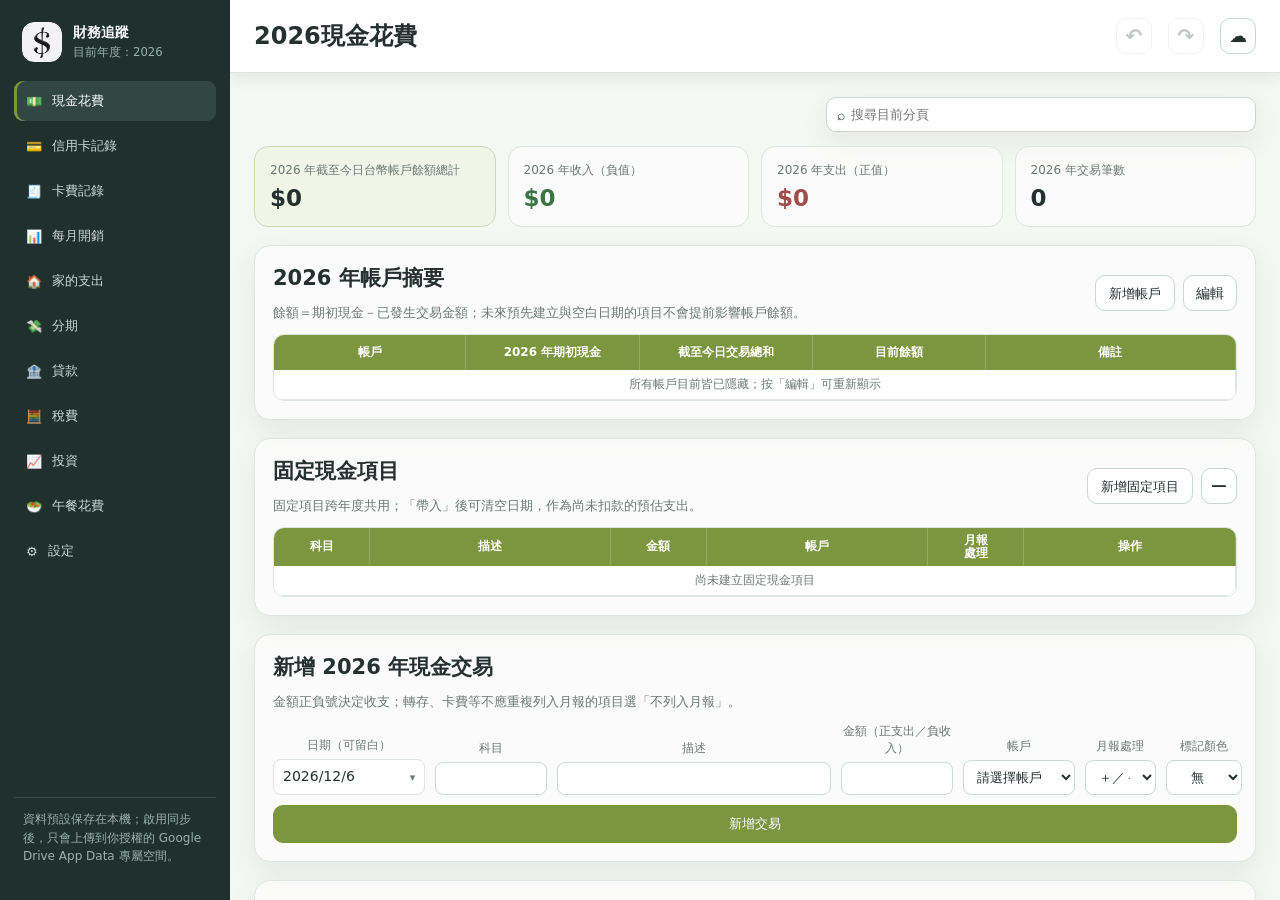
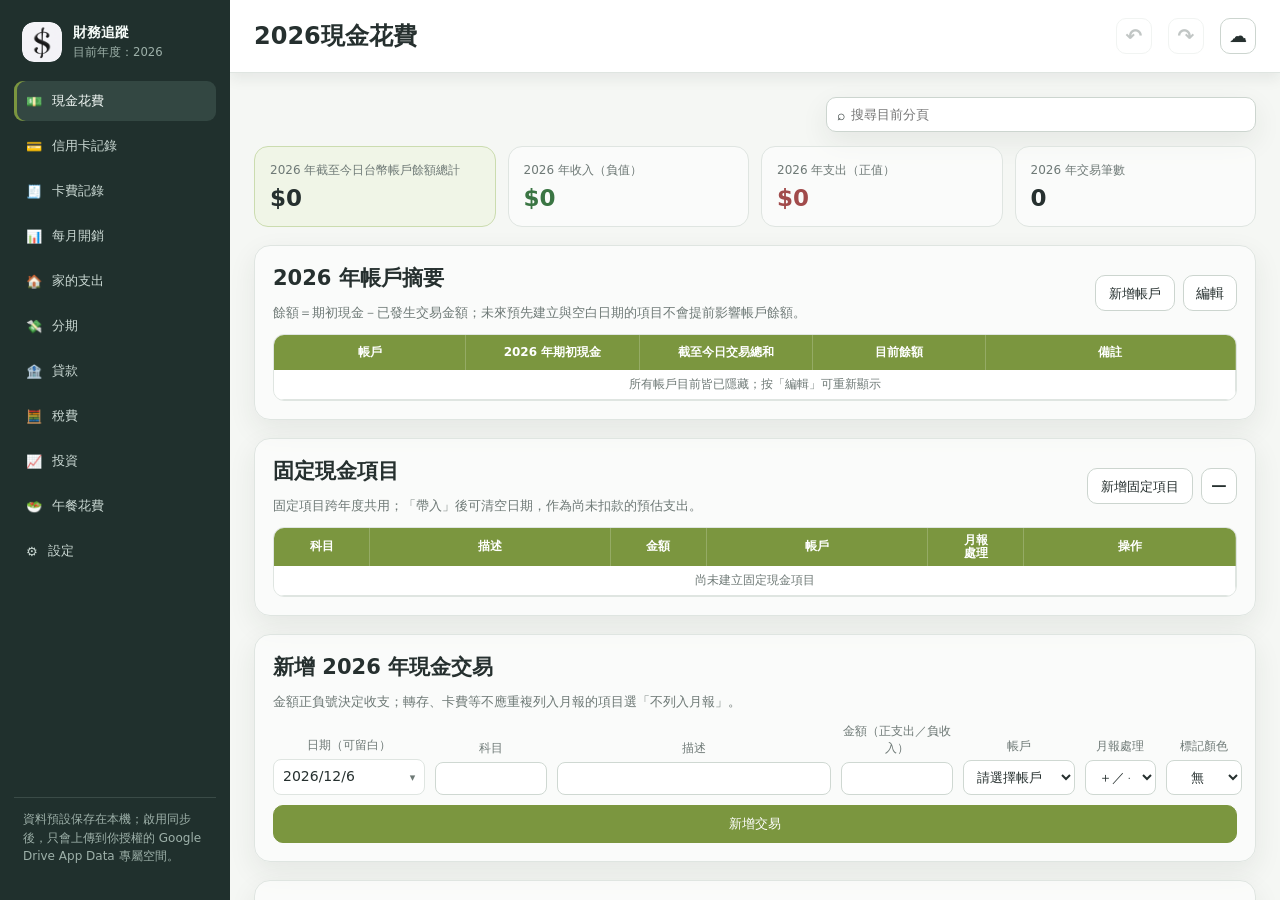
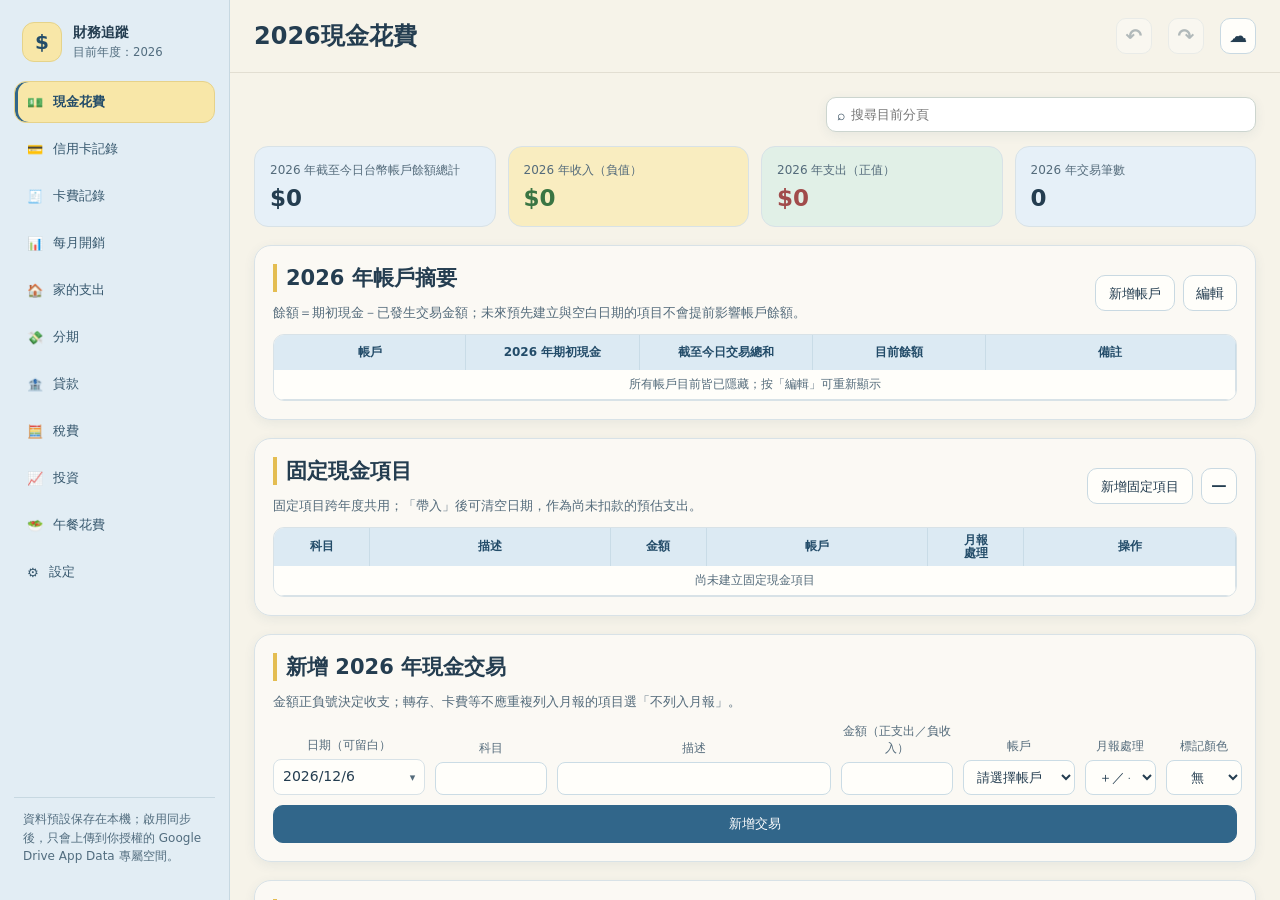
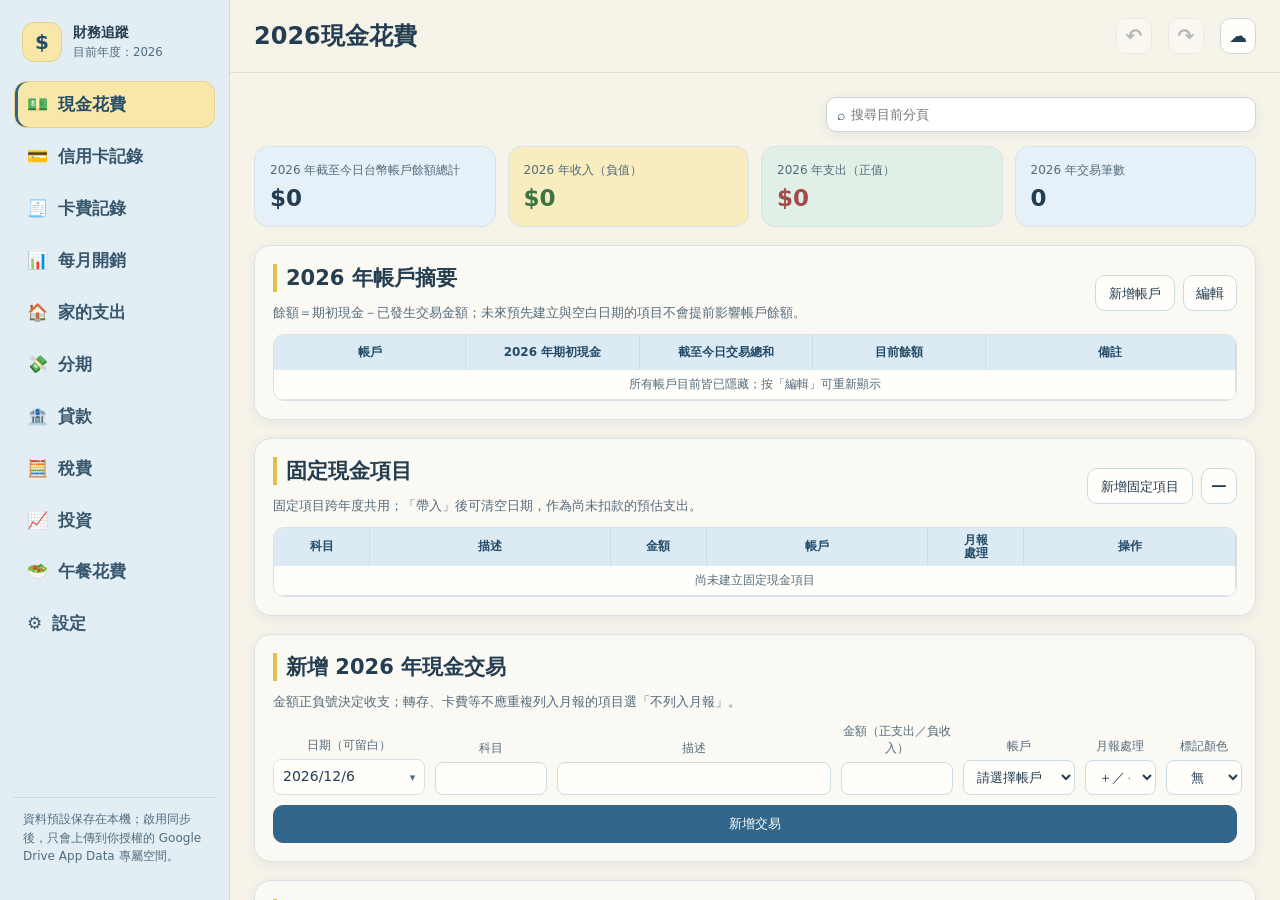
